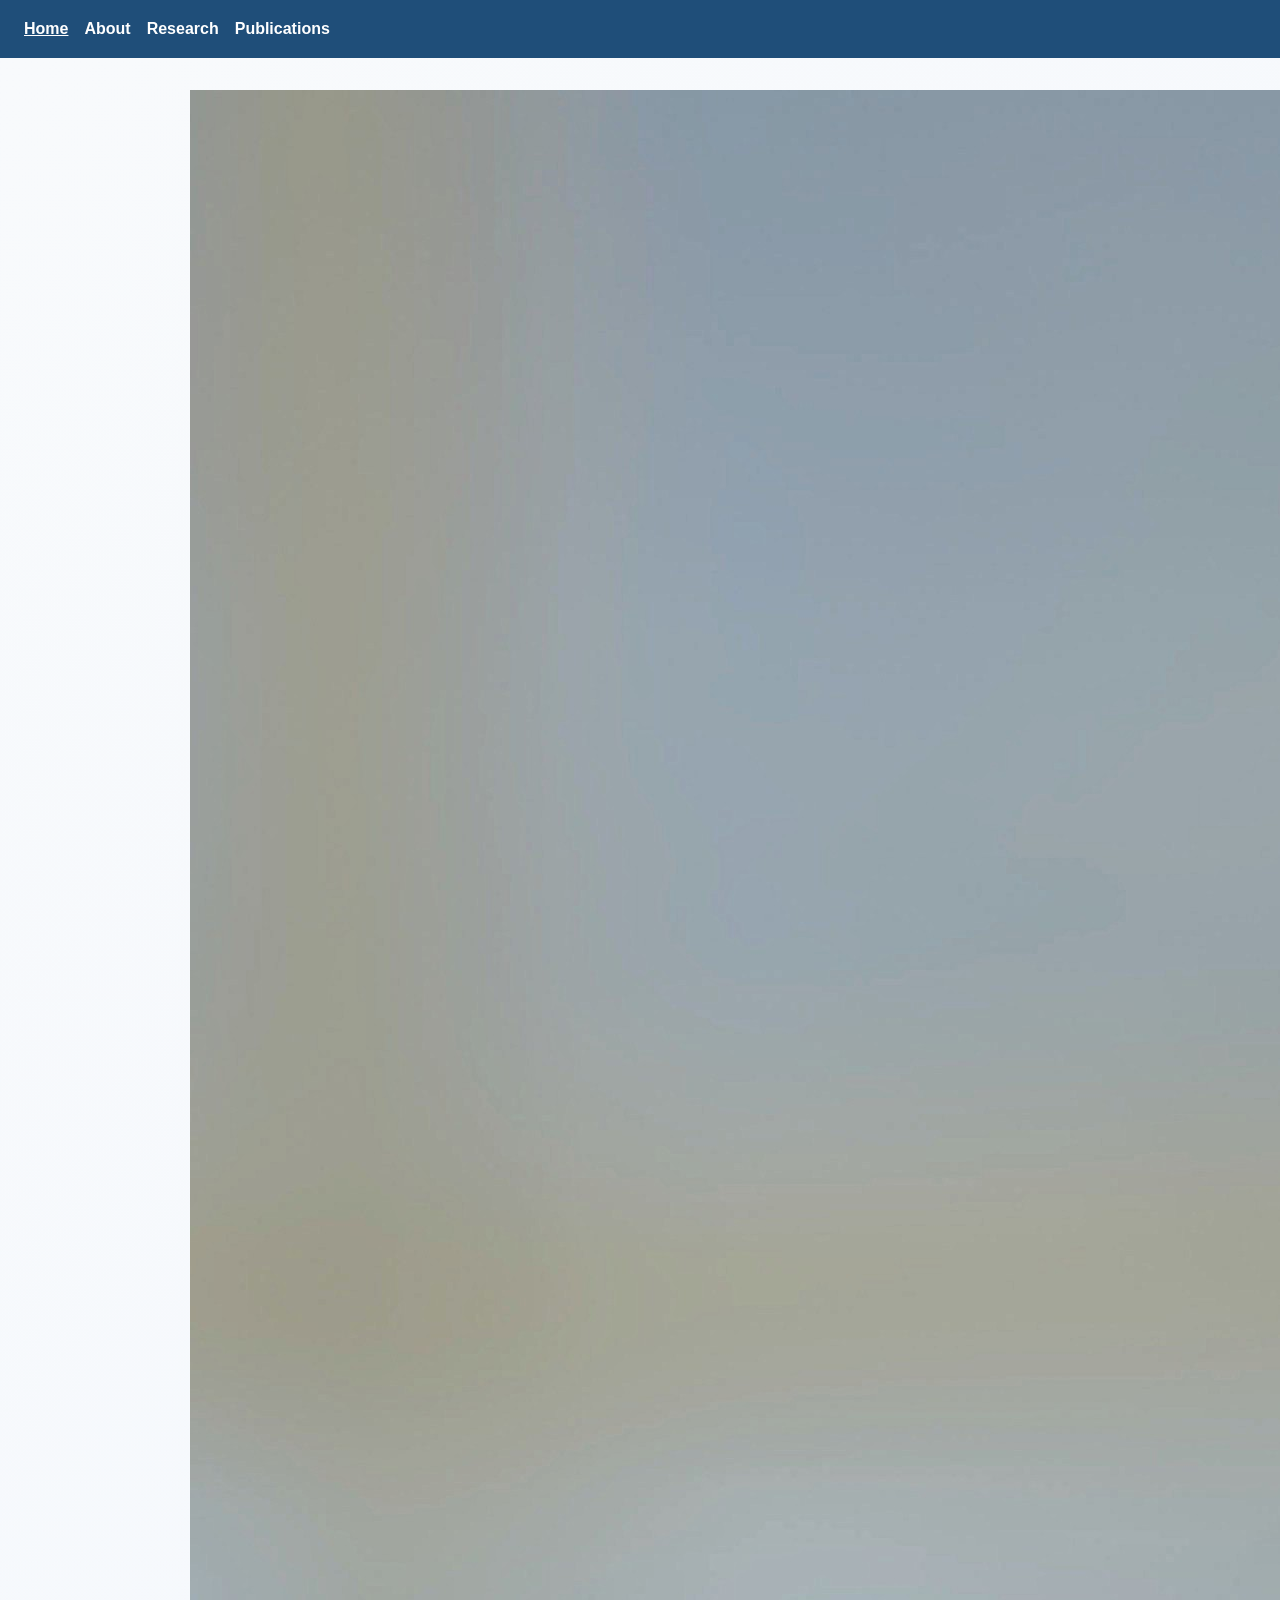
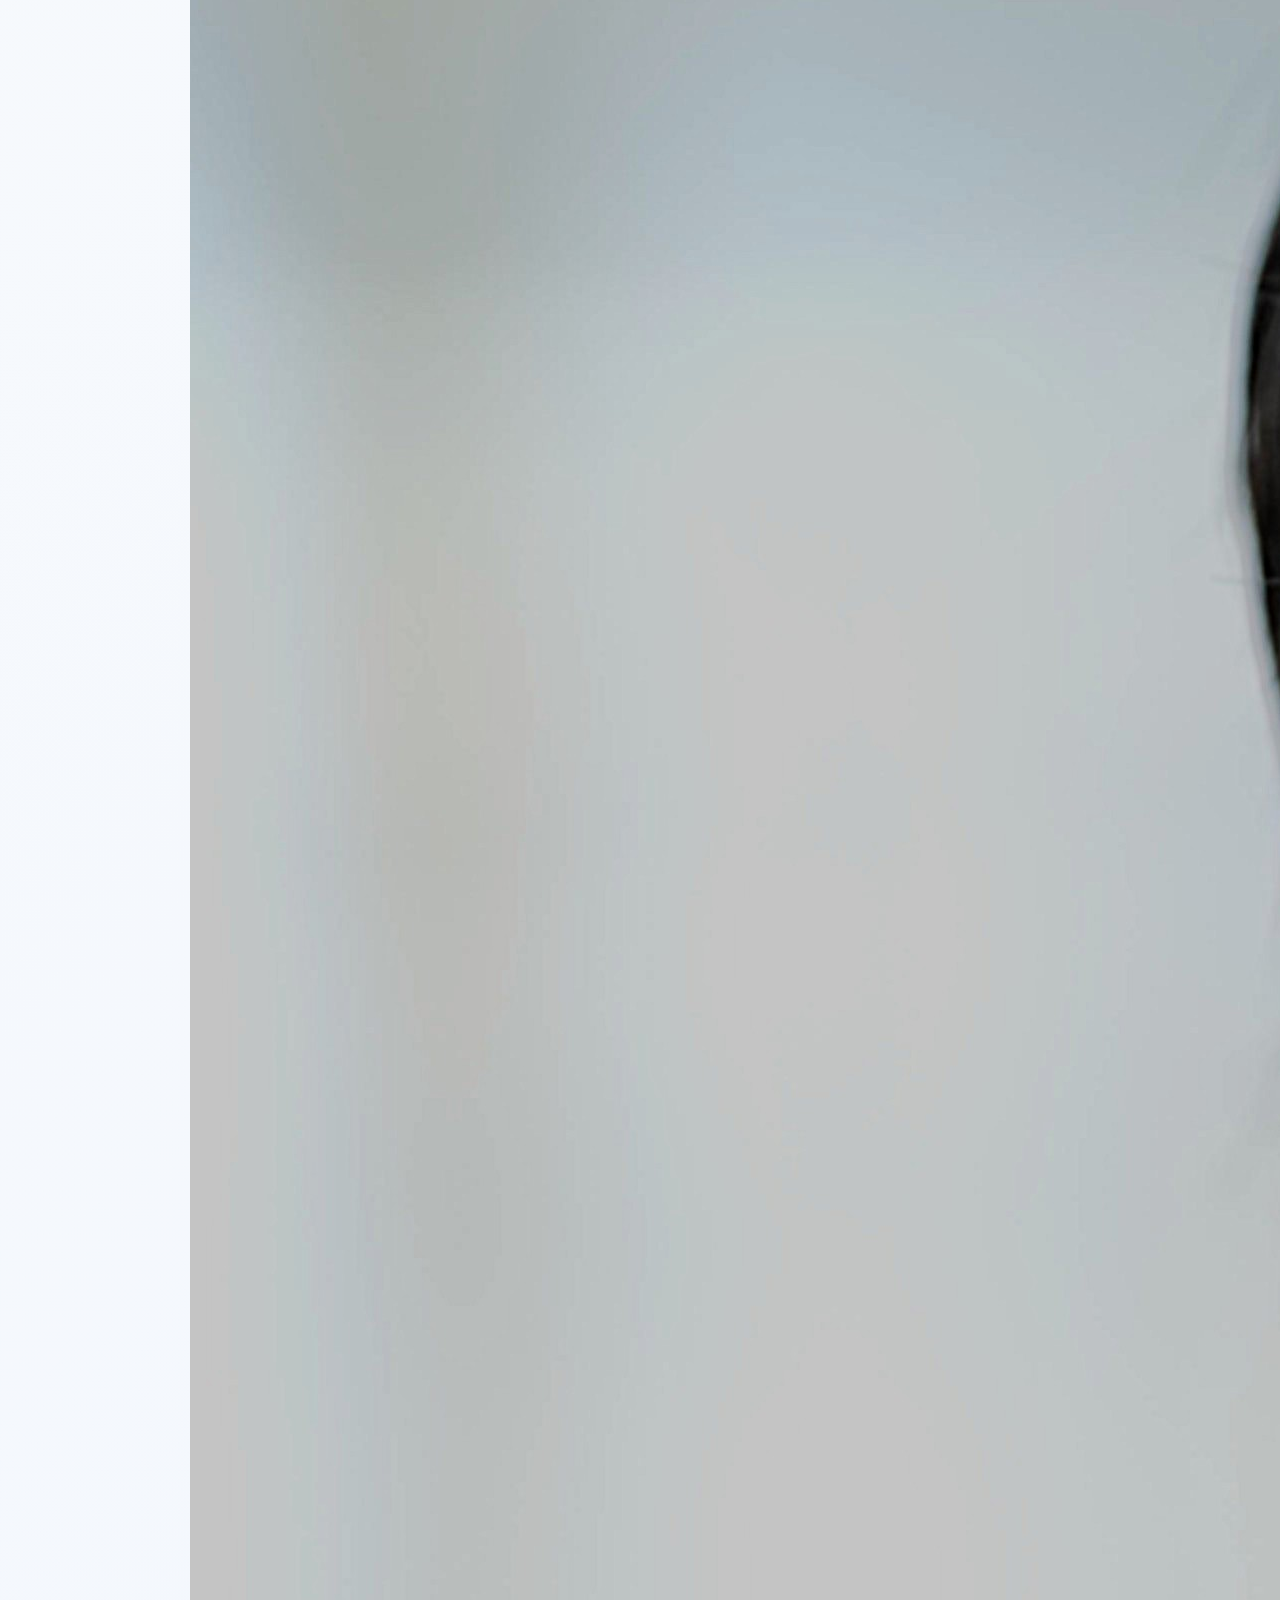
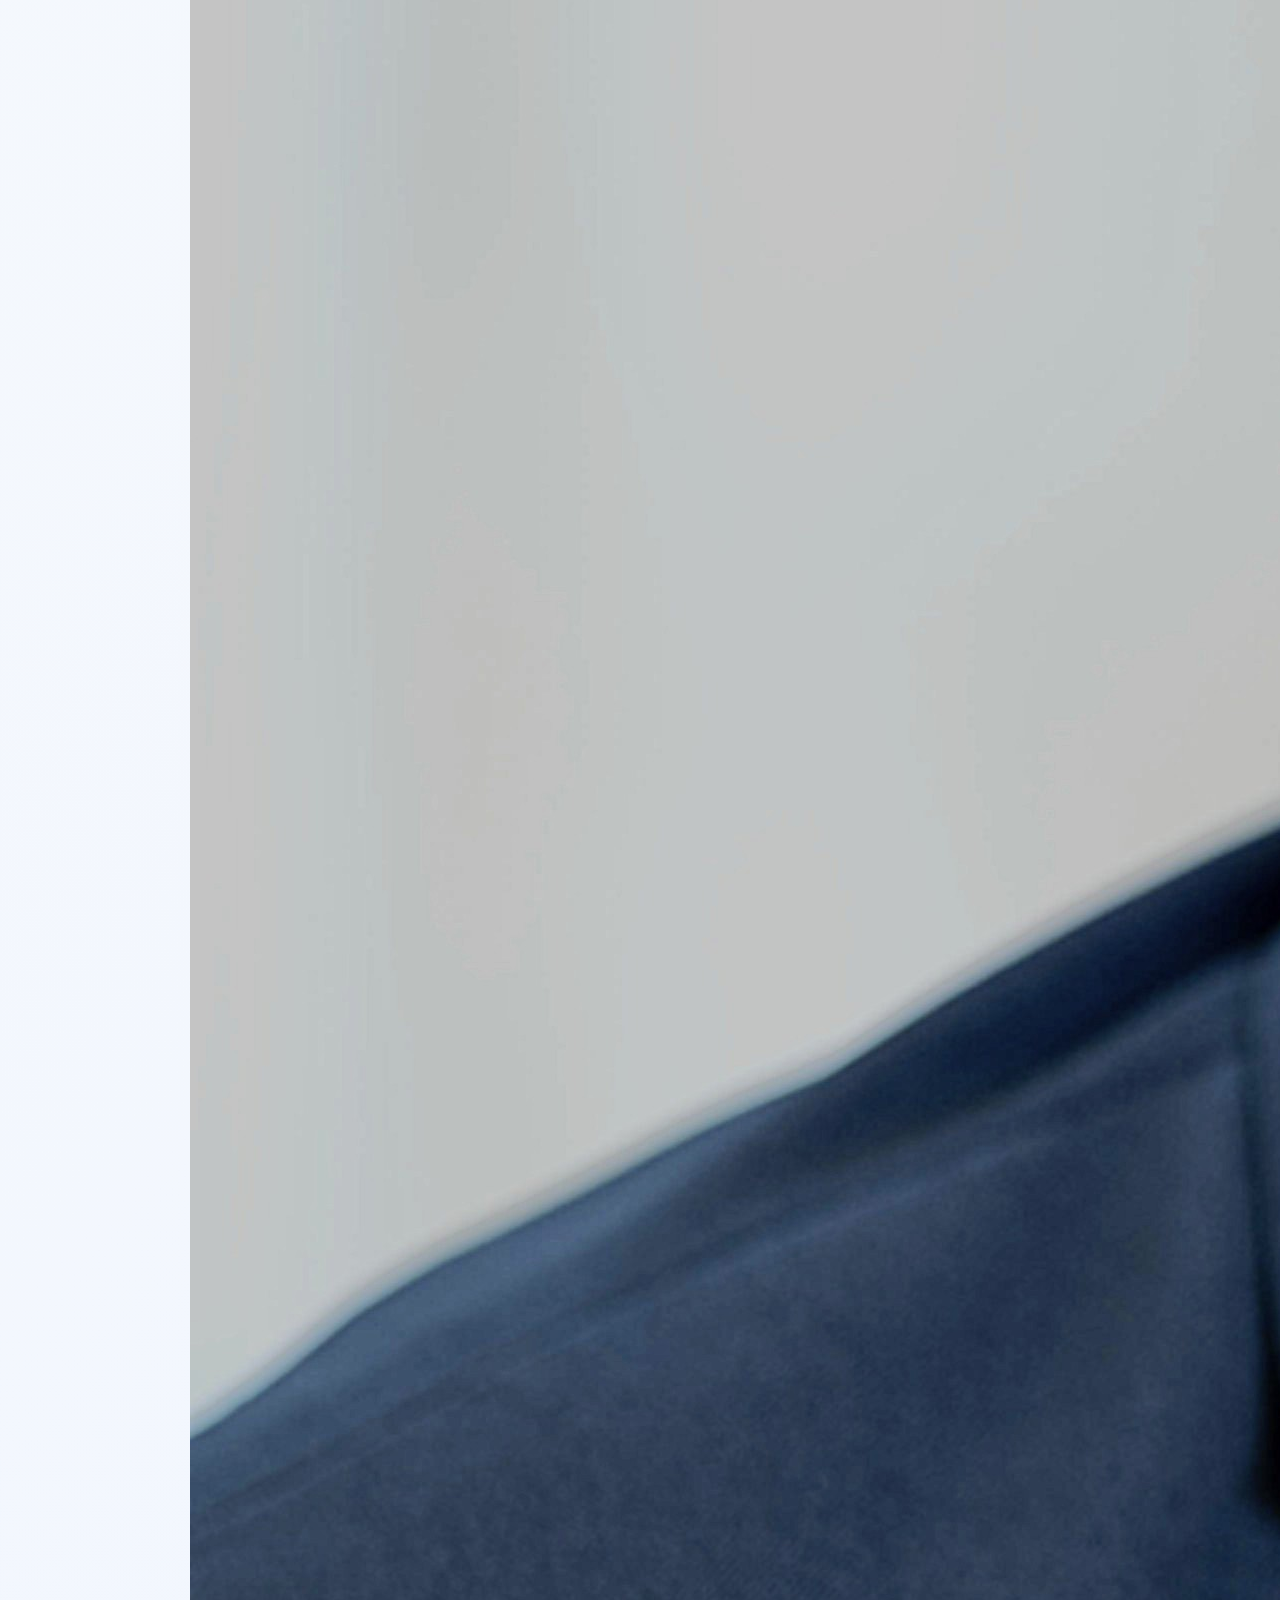
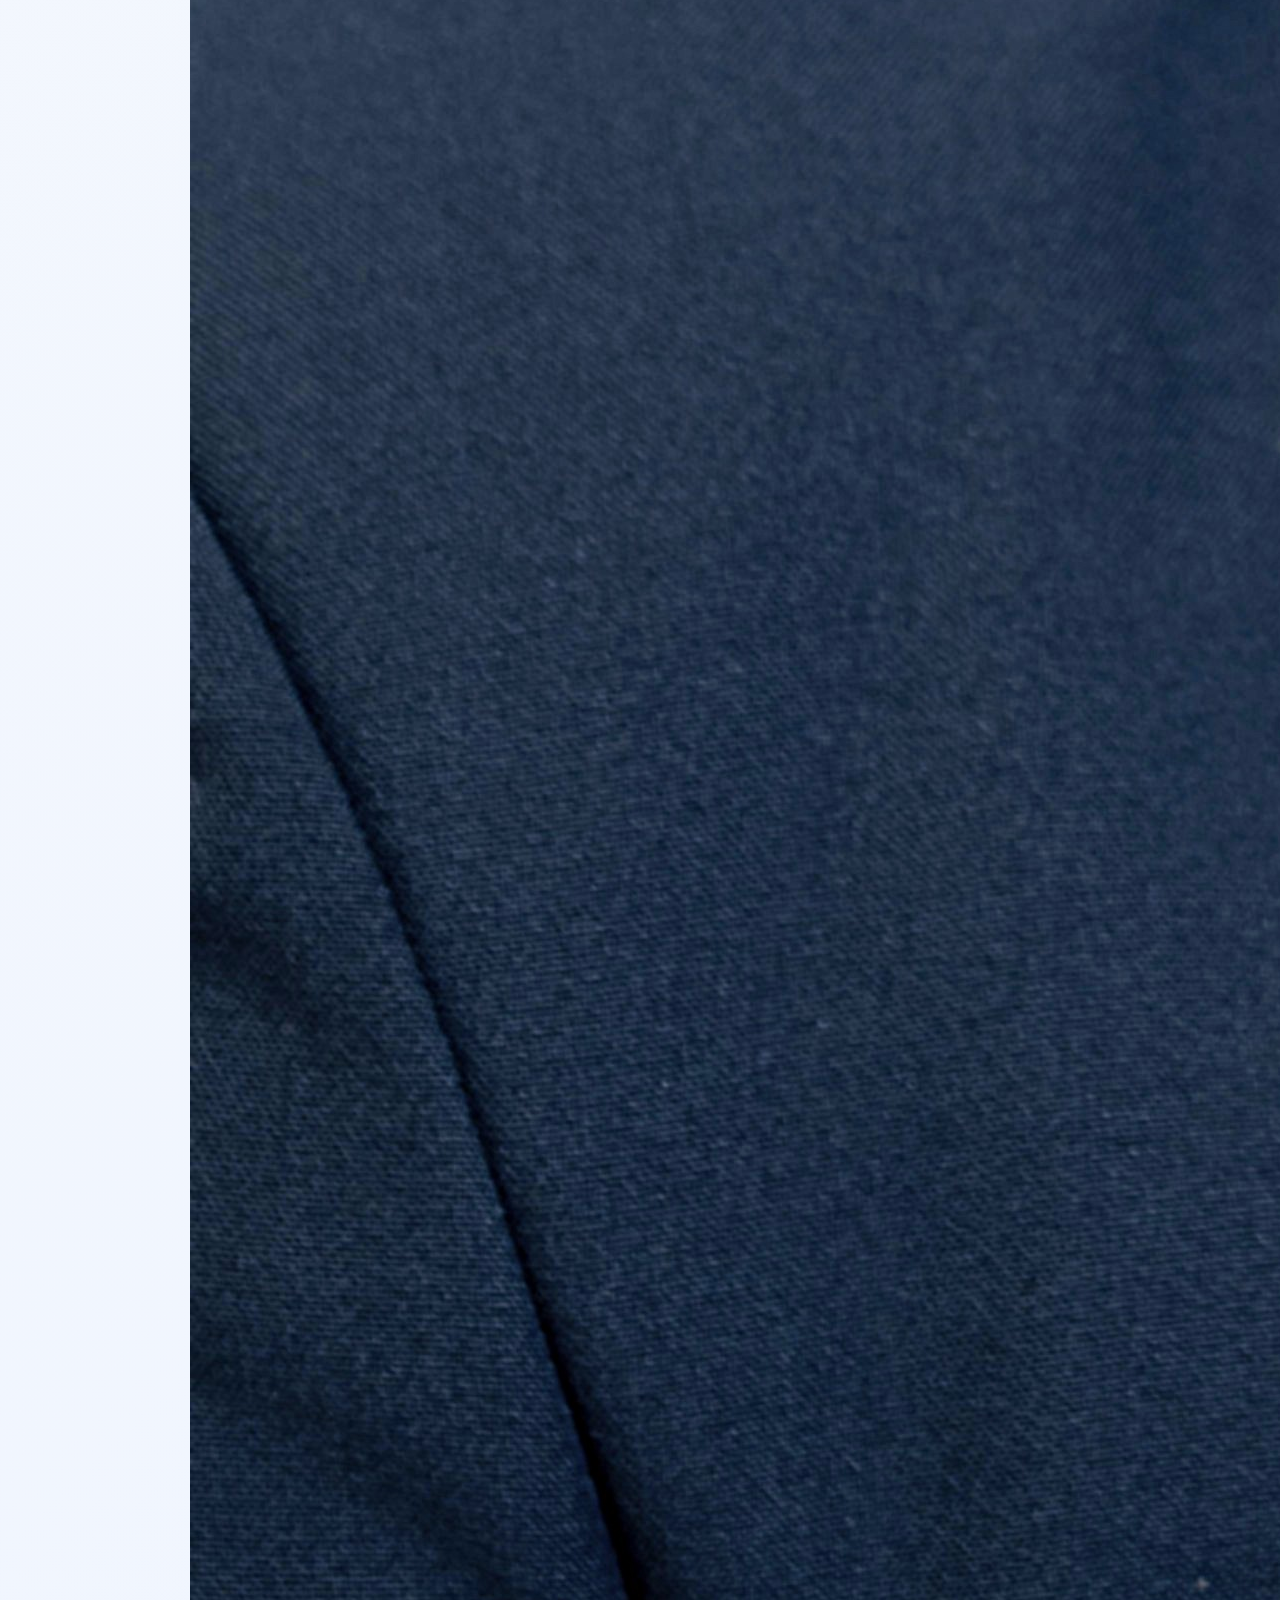
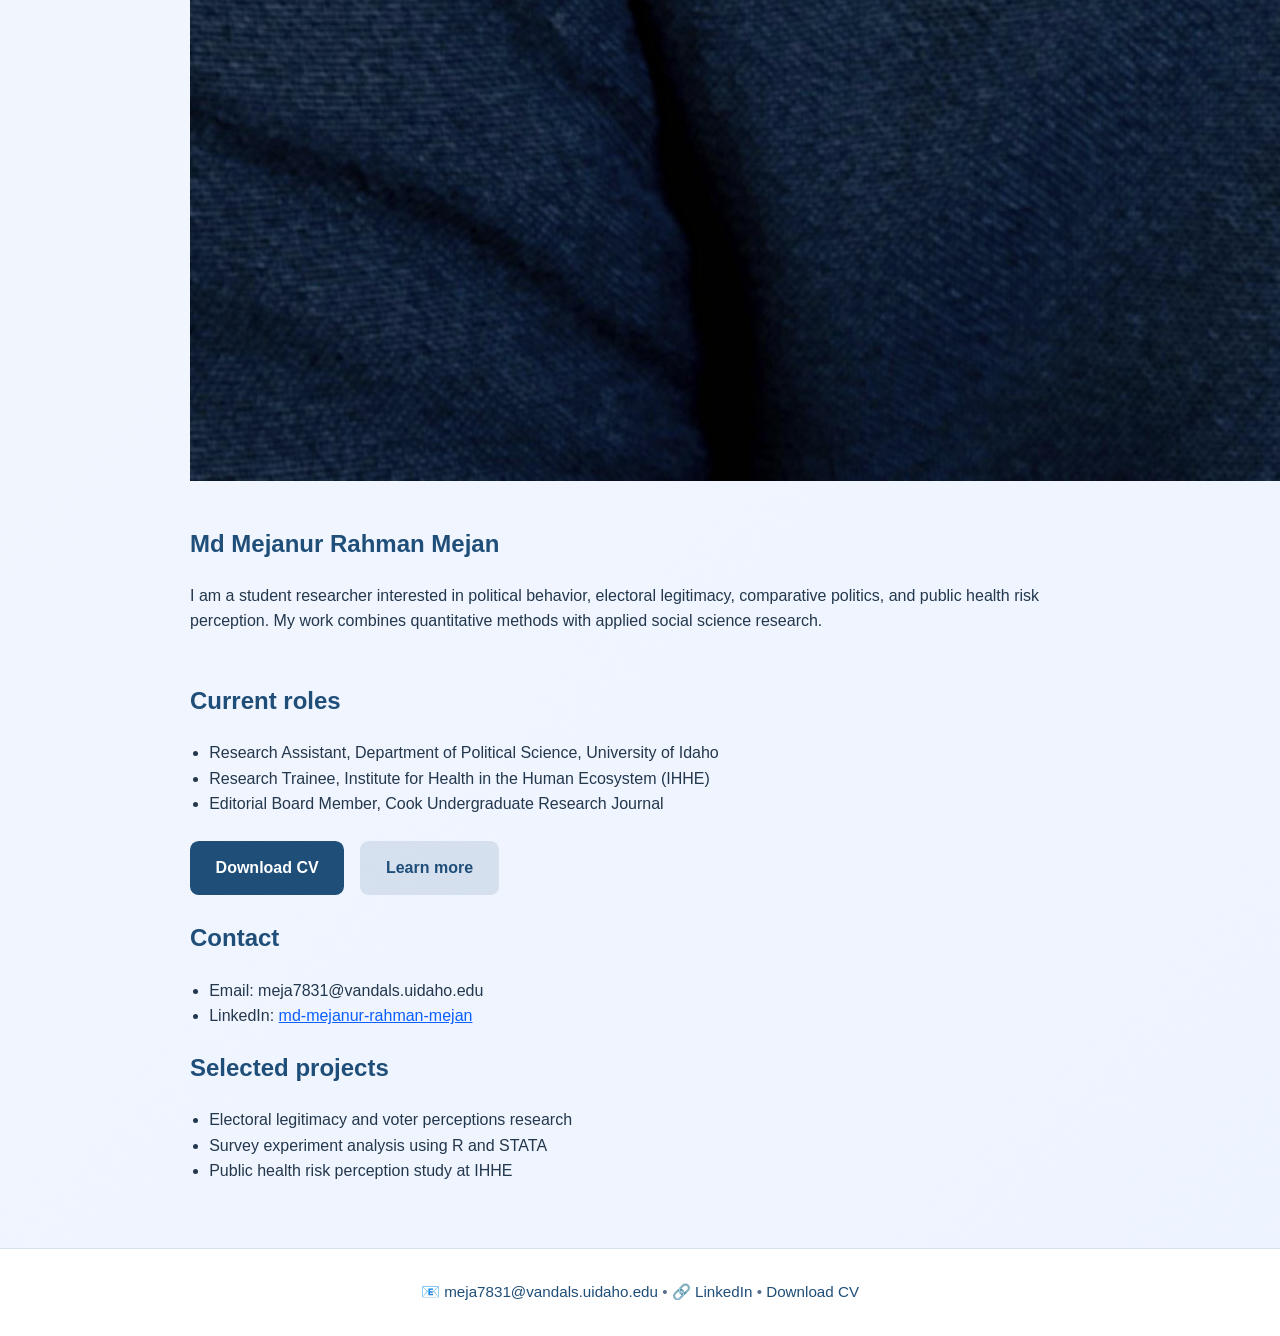
==== index.html @ 259ba8b7 "Modify index.html with new profile image Updated profile image and HTML structure." ====
<!doctype html>
<html lang="en">
  <head>
    <meta charset="utf-8">
    <meta name="viewport" content="width=device-width, initial-scale=1">
    <title>Md Mejanur Rahman Mejan</title>
    <link rel="stylesheet" href="style.css">
  </head>
  <body>
    <nav class="topnav">
      <a href="index.html" class="active">Home</a>
      <a href="about.html">About</a>
      <a href="research.html">Research</a>
      <a href="publications.html">Publications</a>
    </nav>

    <main>
      <section class="hero">
        <img src="Mejan picccc.jpg" alt="Md Mejanur Rahman Mejan" class="profile-photo">
        <div>
          <h1>Md Mejanur Rahman Mejan</h1>
          <p>I am a student researcher interested in political behavior, electoral legitimacy, comparative politics, and public health risk perception. My work combines quantitative methods with applied social science research.</p>
        </div>
      </section>

      <h2>Current roles</h2>
      <ul>
        <li>Research Assistant, Department of Political Science, University of Idaho</li>
        <li>Research Trainee, Institute for Health in the Human Ecosystem (IHHE)</li>
        <li>Editorial Board Member, Cook Undergraduate Research Journal</li>
      </ul>

      <div class="cta-row">
        <a class="button" href="Mejan_CV.pdf" target="_blank">Download CV</a>
        <a class="button button-secondary" href="about.html">Learn more</a>
      </div>

      <h2>Contact</h2>
      <ul>
        <li>Email: meja7831@vandals.uidaho.edu</li>
        <li>LinkedIn: <a href="https://www.linkedin.com/in/md-mejanur-rahman-mejan-389b5421b">md-mejanur-rahman-mejan</a></li>
      </ul>

      <section class="projects">
        <h2>Selected projects</h2>
        <ul>
          <li>Electoral legitimacy and voter perceptions research</li>
          <li>Survey experiment analysis using R and STATA</li>
          <li>Public health risk perception study at IHHE</li>
        </ul>
      </section>
    </main>
    <footer>
      <p>📧 <a href="mailto:meja7831@vandals.uidaho.edu">meja7831@vandals.uidaho.edu</a> • 🔗 <a href="https://www.linkedin.com/in/md-mejanur-rahman-mejan-389b5421b">LinkedIn</a> • <a href="Mejan_CV.pdf" target="_blank">Download CV</a></p>
    </footer>
  </body>
</html>
---- style.css ----
body {
  font-family: Arial, sans-serif;
  line-height: 1.6;
  margin: 0;
  padding: 0;
  color: #23374d;
  background: linear-gradient(135deg, #f8fafc, #eef4ff);
}

nav.topnav {
  background: #1f4e79;
  padding: 1rem 1.5rem;
  display: flex;
  gap: 1rem;
}

nav.topnav a {
  color: white;
  text-decoration: none;
  font-weight: 600;
}

nav.topnav a.active {
  text-decoration: underline;
}

main {
  max-width: 900px;
  margin: 0 auto;
  padding: 2rem 1.5rem 3rem;
}

.hero {
  display: flex;
  flex-wrap: wrap;
  gap: 1.5rem;
  align-items: center;
  margin-bottom: 2rem;
}

.Mejan picccc-photo {
  width: 180px;
  height: 180px;
  object-fit: cover;
  border-radius: 50%;
  border: 4px solid #ffffff;
  box-shadow: 0 8px 20px rgba(0, 0, 0, 0.12);
}

h1, h2, h3 {
  color: #1f4e79;
}

.cta-row {
  display: flex;
  flex-wrap: wrap;
  gap: 1rem;
  margin: 1.5rem 0;
}

.button {
  display: inline-block;
  padding: 0.9rem 1.6rem;
  background: #1f4e79;
  color: white;
  border-radius: 0.55rem;
  text-decoration: none;
  font-weight: 700;
}

.button-secondary {
  background: rgba(31, 78, 121, 0.12);
  color: #1f4e79;
}

.projects ul,
main ul {
  padding-left: 1.2rem;
}

.contact-list {
  padding-left: 1.2rem;
}

footer {
  background: #ffffff;
  border-top: 1px solid #d7e1ec;
  padding: 1rem 1.5rem;
  text-align: center;
  font-size: 0.95rem;
  color: #5a6f8a;
}

footer a {
  color: #1f4e79;
  text-decoration: none;
}

footer a:hover {
  text-decoration: underline;
}

a {
  color: #0b5fff;
}

@media (max-width: 700px) {
  nav.topnav {
    flex-direction: column;
    align-items: flex-start;
    gap: 0.75rem;
  }

  main {
    padding: 1.5rem 1rem 2rem;
  }

  .hero {
    flex-direction: column;
    align-items: flex-start;
  }

  .Mejan picccc-photo {
    width: 140px;
    height: 140px;
  }

  .cta-row {
    flex-direction: column;
  }
}
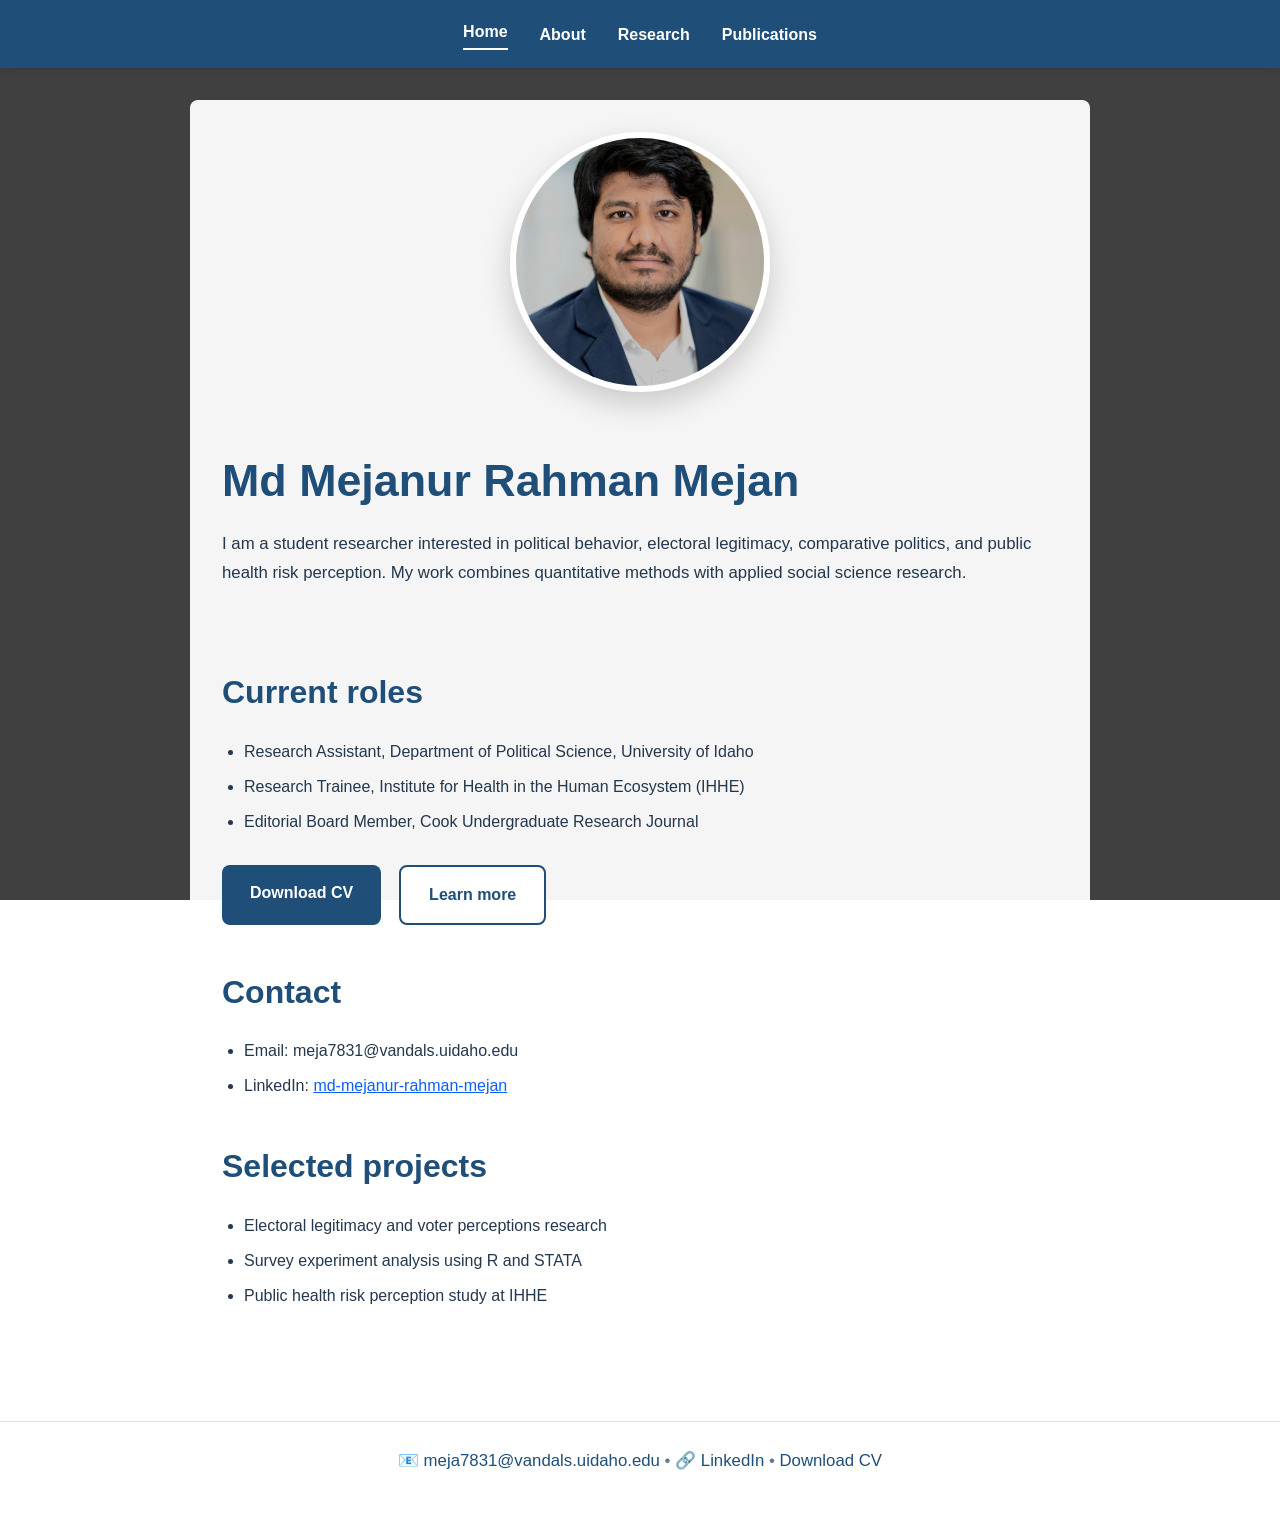
==== commit 77d70cda: "Enhance index.html with background and styles Added background image and styling to main content." ====
--- a/index.html
+++ b/index.html
@@ -5,6 +5,25 @@
     <meta name="viewport" content="width=device-width, initial-scale=1">
     <title>Md Mejanur Rahman Mejan</title>
     <link rel="stylesheet" href="style.css">
+    <style>
+      body {
+        background-image:
+          linear-gradient(rgba(0, 0, 0, 0.75), rgba(0, 0, 0, 0.75)),
+          url("background.jpg");
+        background-size: cover;
+        background-position: center;
+        background-attachment: fixed;
+        background-repeat: no-repeat;
+      }
+
+      main {
+        background-color: rgba(255, 255, 255, 0.95);
+        border-radius: 8px;
+        padding: 2rem;
+        margin: 2rem auto;
+        max-width: 900px;
+      }
+    </style>
   </head>
   <body>
     <nav class="topnav">
@@ -13,7 +32,6 @@
       <a href="research.html">Research</a>
       <a href="publications.html">Publications</a>
     </nav>
-
     <main>
       <section class="hero">
         <img src="Mejan picccc.jpg" alt="Md Mejanur Rahman Mejan" class="profile-photo">
@@ -22,25 +40,21 @@
           <p>I am a student researcher interested in political behavior, electoral legitimacy, comparative politics, and public health risk perception. My work combines quantitative methods with applied social science research.</p>
         </div>
       </section>
-
       <h2>Current roles</h2>
       <ul>
         <li>Research Assistant, Department of Political Science, University of Idaho</li>
         <li>Research Trainee, Institute for Health in the Human Ecosystem (IHHE)</li>
         <li>Editorial Board Member, Cook Undergraduate Research Journal</li>
       </ul>
-
       <div class="cta-row">
         <a class="button" href="Mejan_CV.pdf" target="_blank">Download CV</a>
         <a class="button button-secondary" href="about.html">Learn more</a>
       </div>
-
       <h2>Contact</h2>
       <ul>
         <li>Email: meja7831@vandals.uidaho.edu</li>
         <li>LinkedIn: <a href="https://www.linkedin.com/in/md-mejanur-rahman-mejan-389b5421b">md-mejanur-rahman-mejan</a></li>
       </ul>
-
       <section class="projects">
         <h2>Selected projects</h2>
         <ul>
--- a/style.css
+++ b/style.css
@@ -1,94 +1,206 @@
-body {
-  font-family: Arial, sans-serif;
-  line-height: 1.6;
+/* ==========================================
+   Global Styles
+========================================== */
+
+* {
   margin: 0;
   padding: 0;
+  box-sizing: border-box;
+}
+
+body {
+  font-family: "Arial", "Helvetica", sans-serif;
+  line-height: 1.7;
   color: #23374d;
-  background: linear-gradient(135deg, #f8fafc, #eef4ff);
-}
+  background: linear-gradient(135deg, #f8fafc, #eef5ff);
+}
+
+/* ==========================================
+   Navigation
+========================================== */
 
 nav.topnav {
   background: #1f4e79;
-  padding: 1rem 1.5rem;
   display: flex;
-  gap: 1rem;
+  justify-content: center;
+  align-items: center;
+  gap: 2rem;
+  padding: 18px 30px;
+  box-shadow: 0 2px 8px rgba(0,0,0,0.12);
 }
 
 nav.topnav a {
   color: white;
   text-decoration: none;
+  font-size: 16px;
   font-weight: 600;
+  transition: color 0.3s ease;
+}
+
+nav.topnav a:hover {
+  color: #d6e9ff;
 }
 
 nav.topnav a.active {
-  text-decoration: underline;
-}
+  border-bottom: 2px solid white;
+  padding-bottom: 3px;
+}
+
+/* ==========================================
+   Main Layout
+========================================== */
 
 main {
-  max-width: 900px;
-  margin: 0 auto;
-  padding: 2rem 1.5rem 3rem;
-}
+  max-width: 1000px;
+  margin: auto;
+  padding: 60px 25px;
+}
+
+/* ==========================================
+   Hero Section
+========================================== */
 
 .hero {
   display: flex;
+  align-items: center;
+  justify-content: center;
+  gap: 50px;
   flex-wrap: wrap;
-  gap: 1.5rem;
-  align-items: center;
-  margin-bottom: 2rem;
-}
-
-.Mejan picccc-photo {
-  width: 180px;
-  height: 180px;
+  margin-bottom: 60px;
+}
+
+/* ==========================================
+   Profile Photo
+========================================== */
+
+.profile-photo {
+  width: 260px;
+  height: 260px;
   object-fit: cover;
   border-radius: 50%;
-  border: 4px solid #ffffff;
-  box-shadow: 0 8px 20px rgba(0, 0, 0, 0.12);
-}
-
-h1, h2, h3 {
-  color: #1f4e79;
-}
+  border: 6px solid white;
+  box-shadow: 0 12px 30px rgba(0,0,0,0.18);
+  transition: transform 0.3s ease;
+}
+
+.profile-photo:hover {
+  transform: scale(1.03);
+}
+
+/* ==========================================
+   Headings
+========================================== */
+
+h1 {
+  color: #1f4e79;
+  font-size: 2.8rem;
+  margin-bottom: 12px;
+}
+
+h2 {
+  color: #1f4e79;
+  font-size: 2rem;
+  margin-top: 40px;
+  margin-bottom: 18px;
+}
+
+h3 {
+  color: #1f4e79;
+  margin-bottom: 10px;
+}
+
+/* ==========================================
+   Paragraphs
+========================================== */
+
+p {
+  margin-bottom: 18px;
+  font-size: 1.05rem;
+}
+
+/* ==========================================
+   Buttons
+========================================== */
 
 .cta-row {
   display: flex;
+  gap: 18px;
   flex-wrap: wrap;
-  gap: 1rem;
-  margin: 1.5rem 0;
+  margin-top: 30px;
 }
 
 .button {
   display: inline-block;
-  padding: 0.9rem 1.6rem;
   background: #1f4e79;
   color: white;
-  border-radius: 0.55rem;
   text-decoration: none;
-  font-weight: 700;
+  padding: 14px 28px;
+  border-radius: 8px;
+  font-weight: 600;
+  transition: all 0.3s ease;
+}
+
+.button:hover {
+  background: #163b5a;
+  transform: translateY(-2px);
 }
 
 .button-secondary {
-  background: rgba(31, 78, 121, 0.12);
-  color: #1f4e79;
-}
-
-.projects ul,
-main ul {
-  padding-left: 1.2rem;
-}
+  background: white;
+  color: #1f4e79;
+  border: 2px solid #1f4e79;
+}
+
+.button-secondary:hover {
+  background: #1f4e79;
+  color: white;
+}
+
+/* ==========================================
+   Lists
+========================================== */
+
+ul {
+  padding-left: 22px;
+  margin-bottom: 20px;
+}
+
+li {
+  margin-bottom: 8px;
+}
+
+/* ==========================================
+   Links
+========================================== */
+
+a {
+  color: #0b5fff;
+}
+
+a:hover {
+  color: #003cb3;
+}
+
+/* ==========================================
+   Contact List
+========================================== */
 
 .contact-list {
-  padding-left: 1.2rem;
-}
+  padding-left: 20px;
+}
+
+/* ==========================================
+   Footer
+========================================== */
 
 footer {
-  background: #ffffff;
-  border-top: 1px solid #d7e1ec;
-  padding: 1rem 1.5rem;
+  margin-top: 60px;
+  background: white;
+  border-top: 1px solid #d9e3ee;
+  padding: 25px;
   text-align: center;
-  font-size: 0.95rem;
-  color: #5a6f8a;
+  color: #66788a;
+  font-size: 15px;
 }
 
 footer a {
@@ -100,32 +212,58 @@
   text-decoration: underline;
 }
 
-a {
-  color: #0b5fff;
-}
-
-@media (max-width: 700px) {
+/* ==========================================
+   Responsive Design
+========================================== */
+
+@media (max-width: 768px) {
+
   nav.topnav {
     flex-direction: column;
-    align-items: flex-start;
-    gap: 0.75rem;
-  }
-
-  main {
-    padding: 1.5rem 1rem 2rem;
+    gap: 15px;
+    padding: 20px;
   }
 
   .hero {
     flex-direction: column;
-    align-items: flex-start;
-  }
-
-  .Mejan picccc-photo {
-    width: 140px;
-    height: 140px;
+    text-align: center;
+  }
+
+  .profile-photo {
+    width: 200px;
+    height: 200px;
+  }
+
+  h1 {
+    font-size: 2.2rem;
+  }
+
+  h2 {
+    font-size: 1.7rem;
   }
 
   .cta-row {
-    flex-direction: column;
-  }
-}
+    justify-content: center;
+  }
+
+  main {
+    padding: 40px 20px;
+  }
+}
+
+@media (max-width: 480px) {
+
+  .profile-photo {
+    width: 170px;
+    height: 170px;
+  }
+
+  h1 {
+    font-size: 1.9rem;
+  }
+
+  .button {
+    width: 100%;
+    text-align: center;
+  }
+}
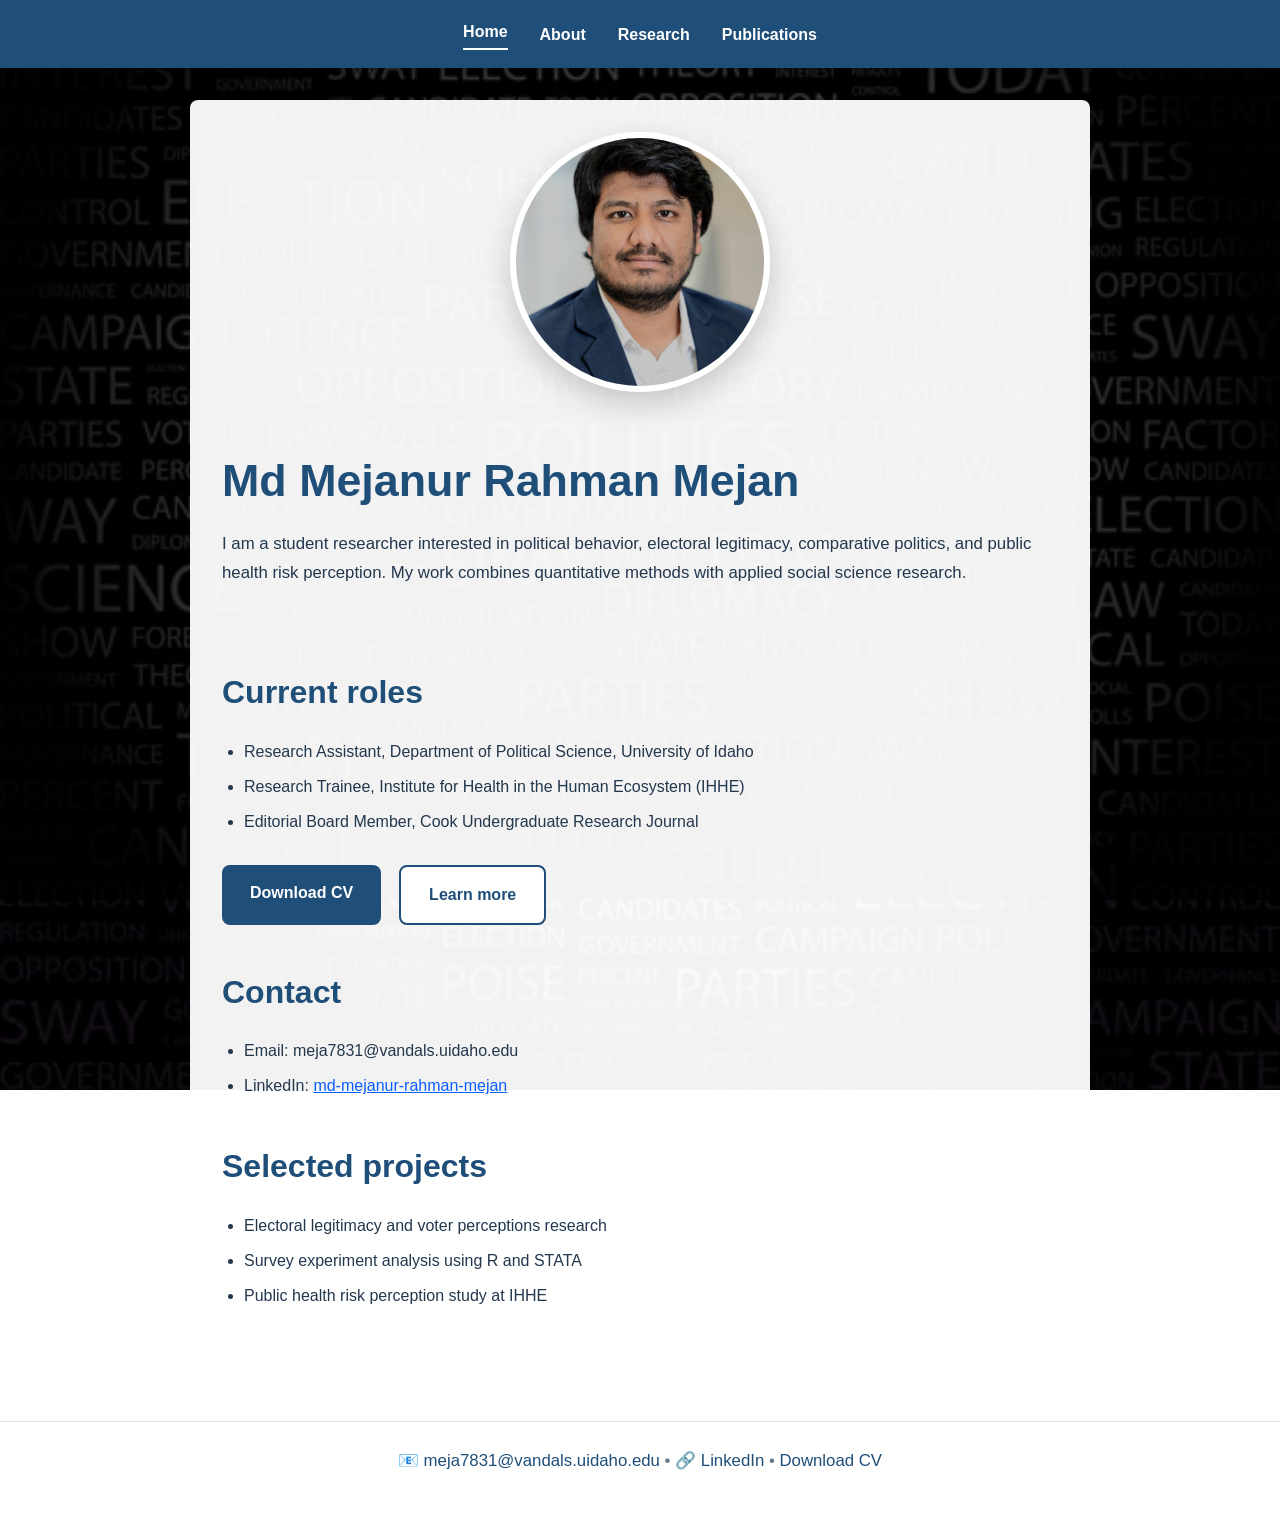
==== commit 2f4f500d: "Change background image format in index.html Updated background image from 'background.jpg' to 'back" ====
--- a/index.html
+++ b/index.html
@@ -9,7 +9,7 @@
       body {
         background-image:
           linear-gradient(rgba(0, 0, 0, 0.75), rgba(0, 0, 0, 0.75)),
-          url("background.jpg");
+          url("background.jpeg");
         background-size: cover;
         background-position: center;
         background-attachment: fixed;
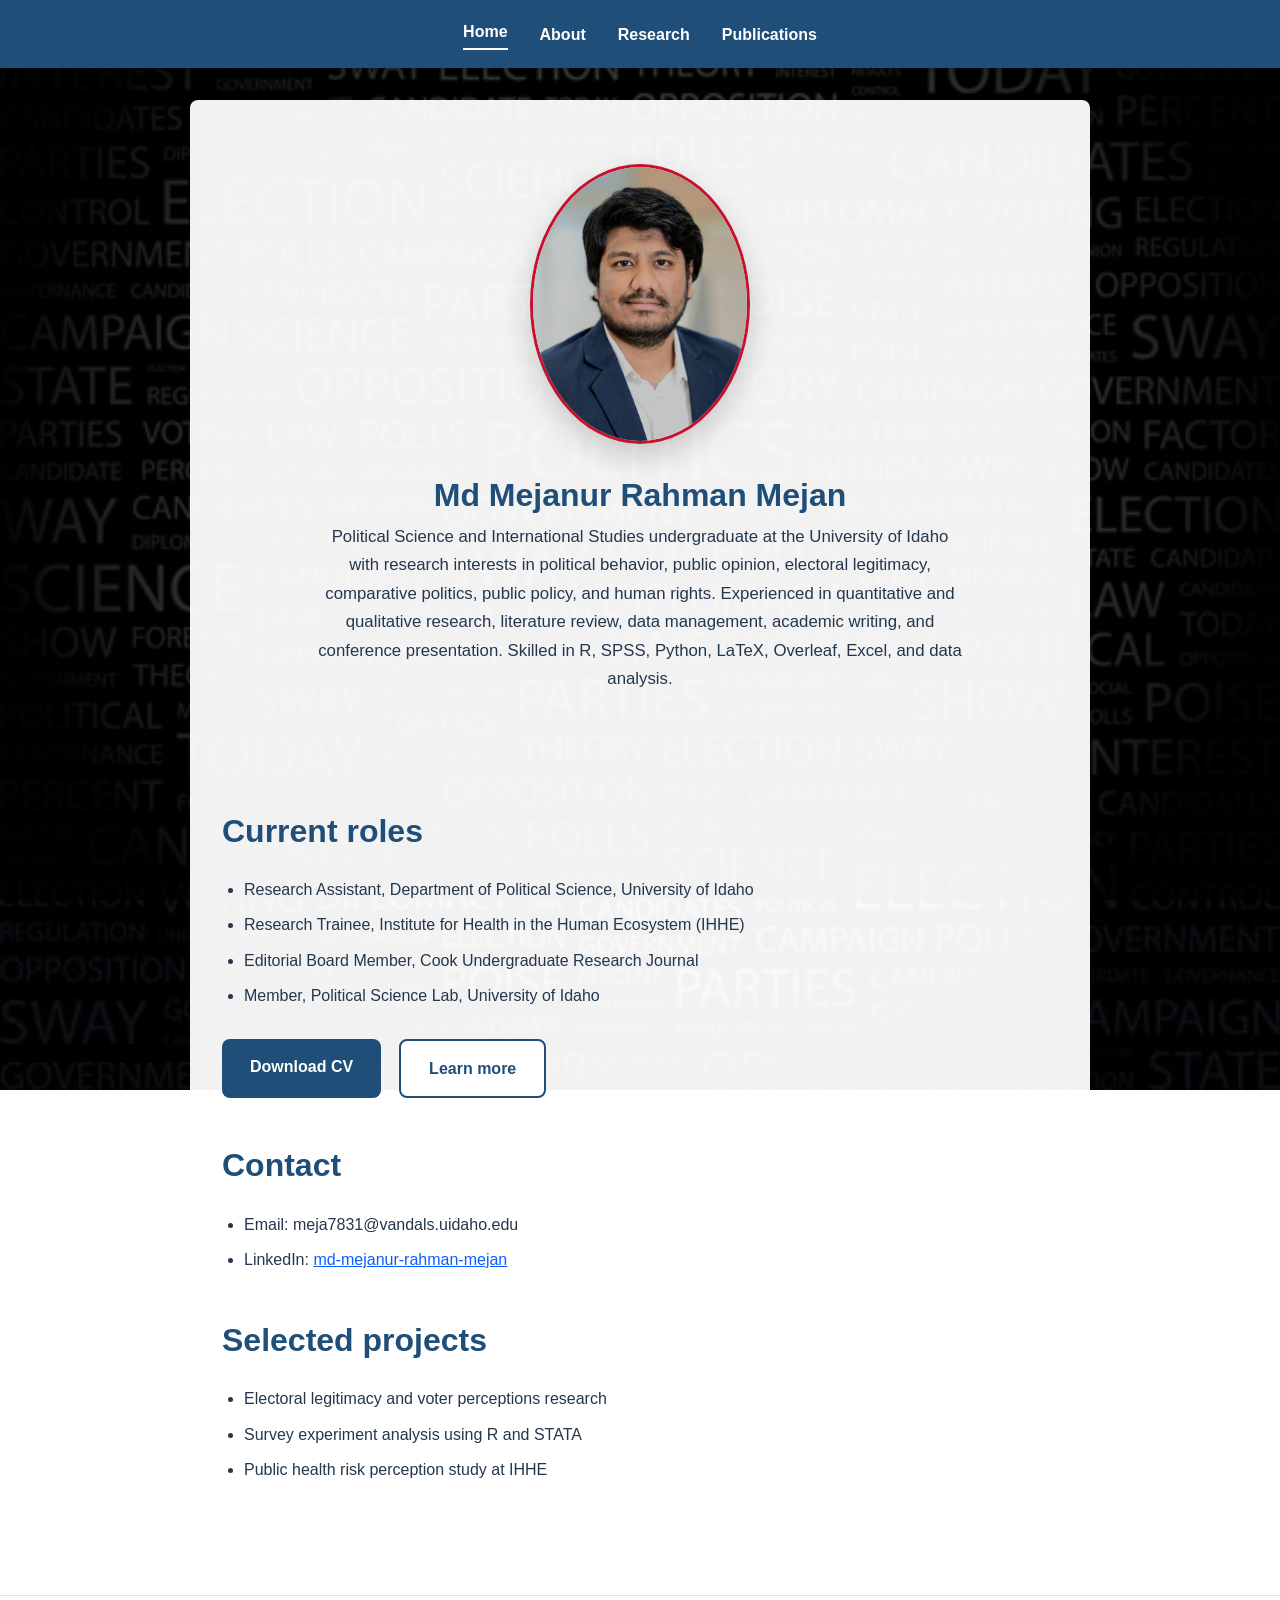
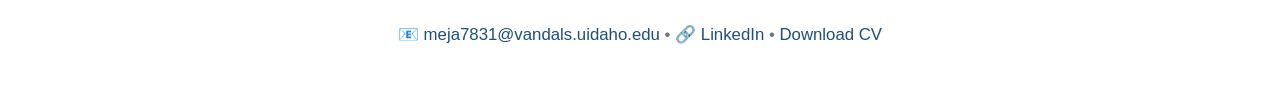
==== commit a7dfeb5d: "Revise index.html with updated content and styles Updated personal information and added new roles a" ====
--- a/index.html
+++ b/index.html
@@ -15,13 +15,36 @@
         background-attachment: fixed;
         background-repeat: no-repeat;
       }
-
       main {
         background-color: rgba(255, 255, 255, 0.95);
         border-radius: 8px;
         padding: 2rem;
         margin: 2rem auto;
         max-width: 900px;
+      }
+      .hero {
+        display: flex;
+        flex-direction: column;
+        align-items: center;
+        text-align: center;
+        gap: 1rem;
+        padding: 2rem 1rem;
+      }
+      .profile-photo {
+        width: 220px;
+        height: 280px;
+        object-fit: cover;
+        border-radius: 50%;
+        border: 3px solid #c8102e;
+      }
+      .hero h1 {
+        margin: 0.5rem 0 0;
+        font-size: 2rem;
+      }
+      .hero p {
+        max-width: 650px;
+        line-height: 1.7;
+        font-size: 1.05rem;
       }
     </style>
   </head>
@@ -37,7 +60,7 @@
         <img src="Mejan picccc.jpg" alt="Md Mejanur Rahman Mejan" class="profile-photo">
         <div>
           <h1>Md Mejanur Rahman Mejan</h1>
-          <p>I am a student researcher interested in political behavior, electoral legitimacy, comparative politics, and public health risk perception. My work combines quantitative methods with applied social science research.</p>
+          <p>Political Science and International Studies undergraduate at the University of Idaho with research interests in political behavior, public opinion, electoral legitimacy, comparative politics, public policy, and human rights. Experienced in quantitative and qualitative research, literature review, data management, academic writing, and conference presentation. Skilled in R, SPSS, Python, LaTeX, Overleaf, Excel, and data analysis.</p>
         </div>
       </section>
       <h2>Current roles</h2>
@@ -45,6 +68,7 @@
         <li>Research Assistant, Department of Political Science, University of Idaho</li>
         <li>Research Trainee, Institute for Health in the Human Ecosystem (IHHE)</li>
         <li>Editorial Board Member, Cook Undergraduate Research Journal</li>
+        <li>Member, Political Science Lab, University of Idaho</li>
       </ul>
       <div class="cta-row">
         <a class="button" href="Mejan_CV.pdf" target="_blank">Download CV</a>
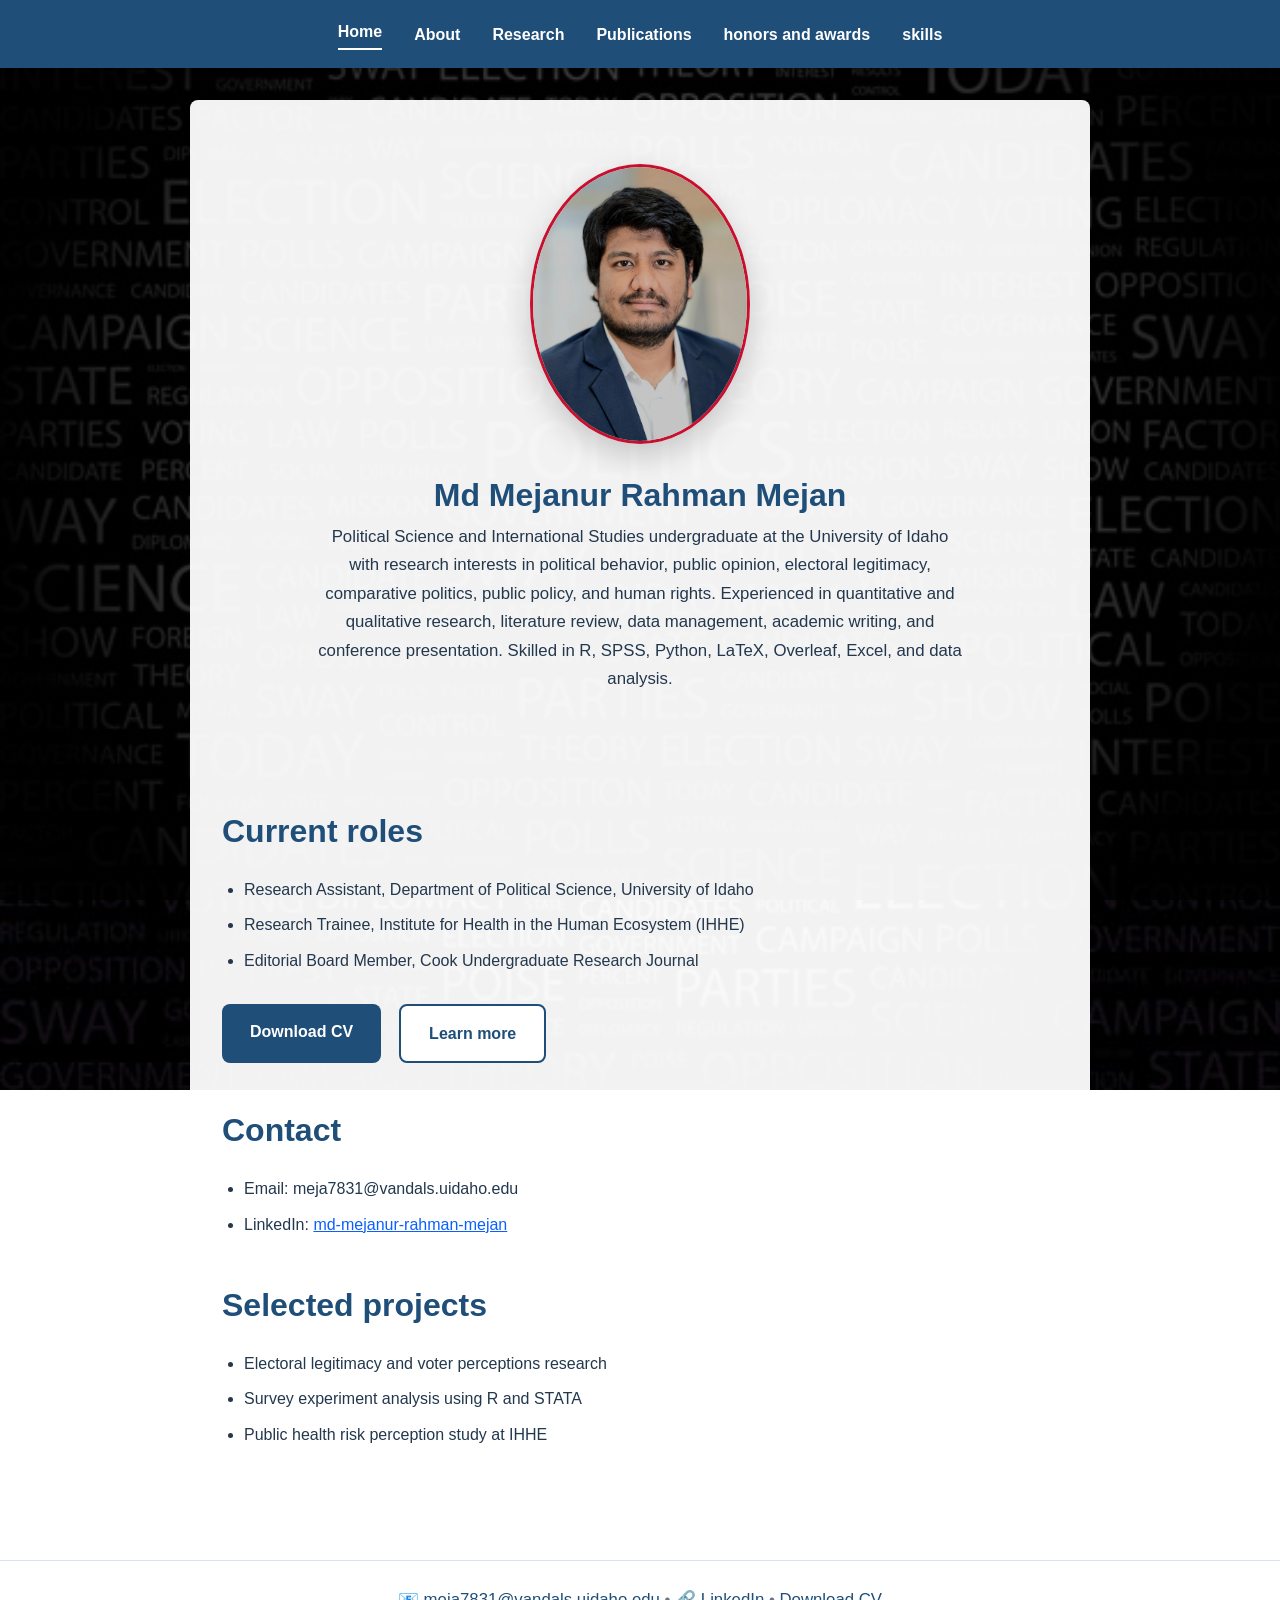
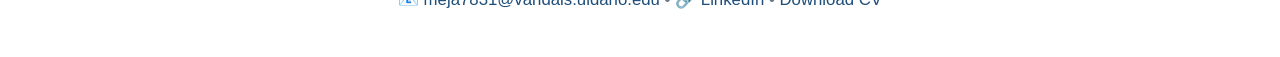
==== commit 2a8c6dc7: "Update navigation links in index.html Added links to honors and awards and skills pages in the navig" ====
--- a/index.html
+++ b/index.html
@@ -54,6 +54,8 @@
       <a href="about.html">About</a>
       <a href="research.html">Research</a>
       <a href="publications.html">Publications</a>
+       <a href="honors and awards.html">honors and awards</a>
+       <a href="skills.html">skills</a>
     </nav>
     <main>
       <section class="hero">
@@ -68,7 +70,6 @@
         <li>Research Assistant, Department of Political Science, University of Idaho</li>
         <li>Research Trainee, Institute for Health in the Human Ecosystem (IHHE)</li>
         <li>Editorial Board Member, Cook Undergraduate Research Journal</li>
-        <li>Member, Political Science Lab, University of Idaho</li>
       </ul>
       <div class="cta-row">
         <a class="button" href="Mejan_CV.pdf" target="_blank">Download CV</a>
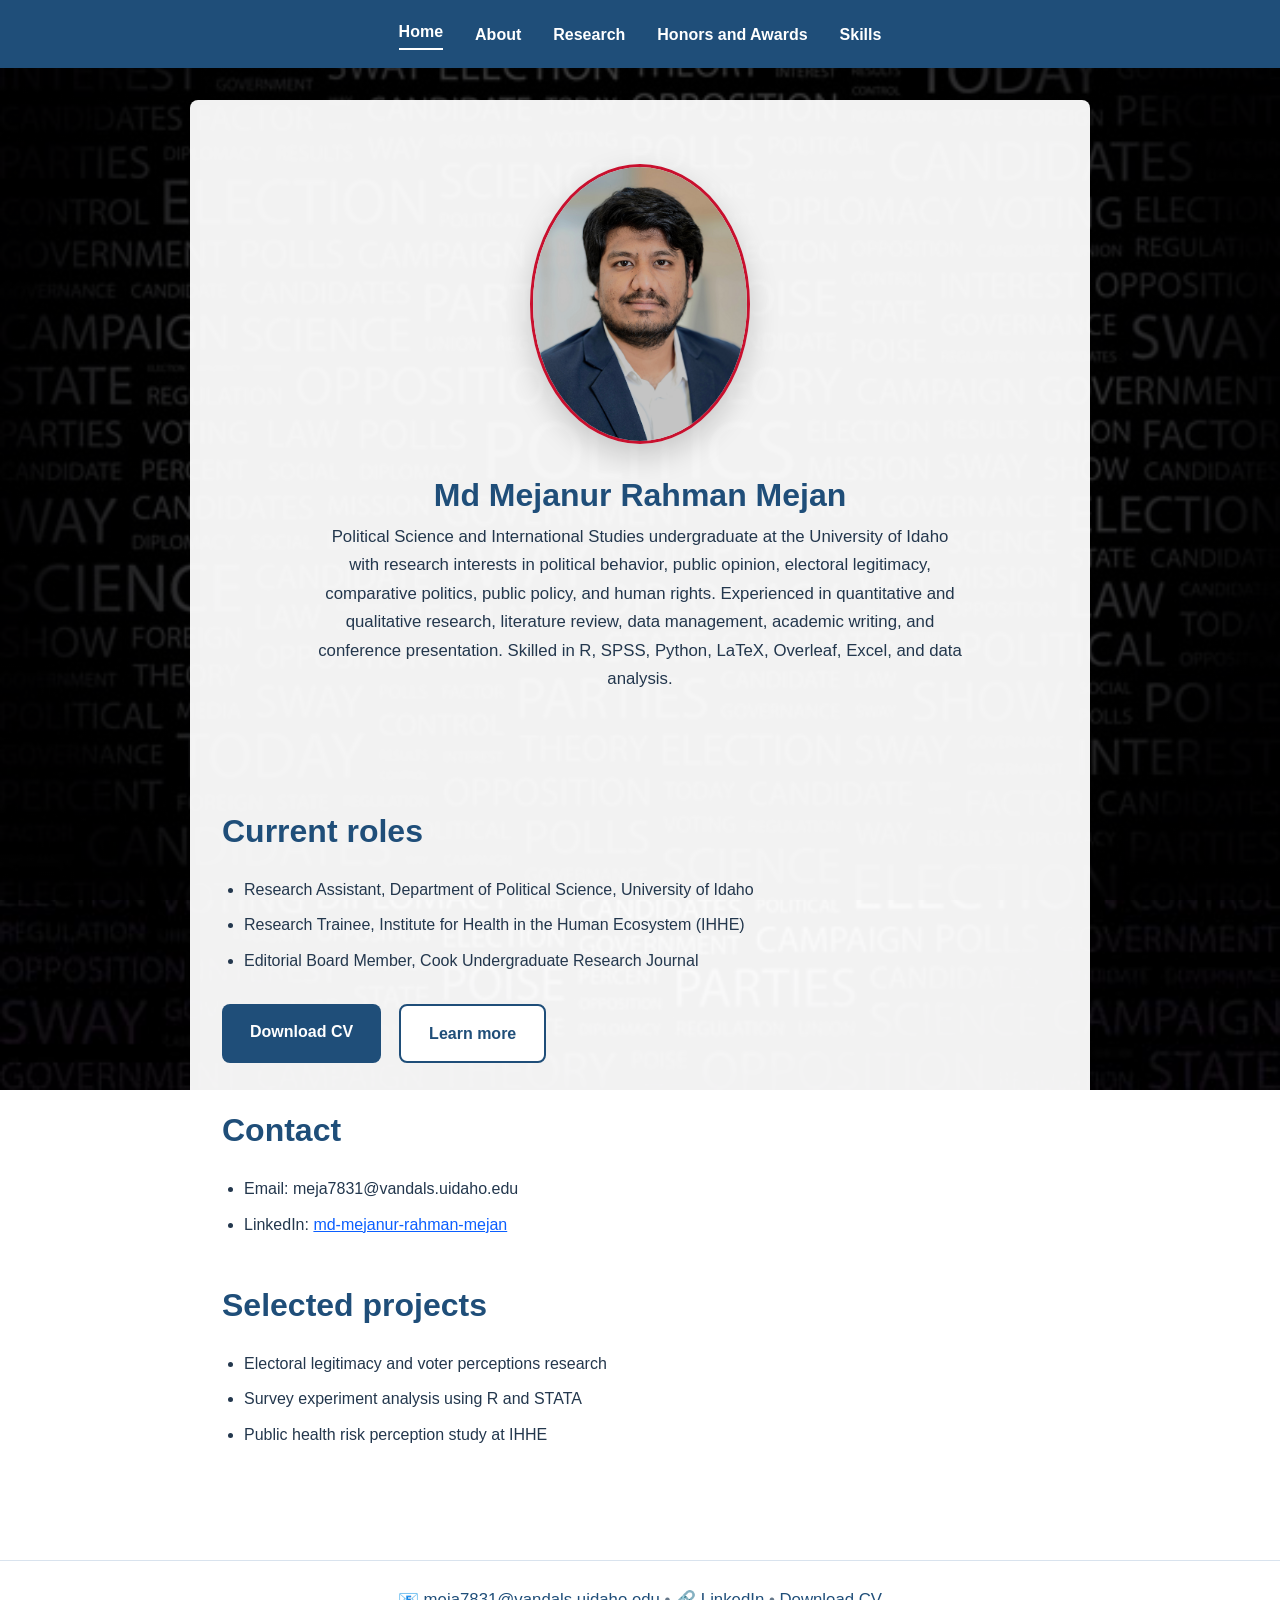
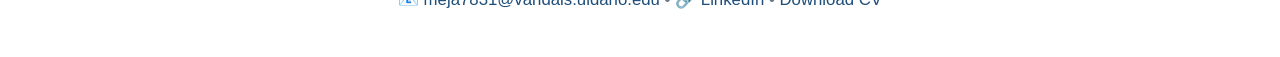
==== commit b0875341: "Fix HTML formatting and update navigation links" ====
--- a/index.html
+++ b/index.html
@@ -53,9 +53,8 @@
       <a href="index.html" class="active">Home</a>
       <a href="about.html">About</a>
       <a href="research.html">Research</a>
-      <a href="publications.html">Publications</a>
-       <a href="honors and awards.html">honors and awards</a>
-       <a href="skills.html">skills</a>
+       <a href="Honors and Awards.html">Honors and Awards</a>
+       <a href="Skills.html">Skills</a>
     </nav>
     <main>
       <section class="hero">
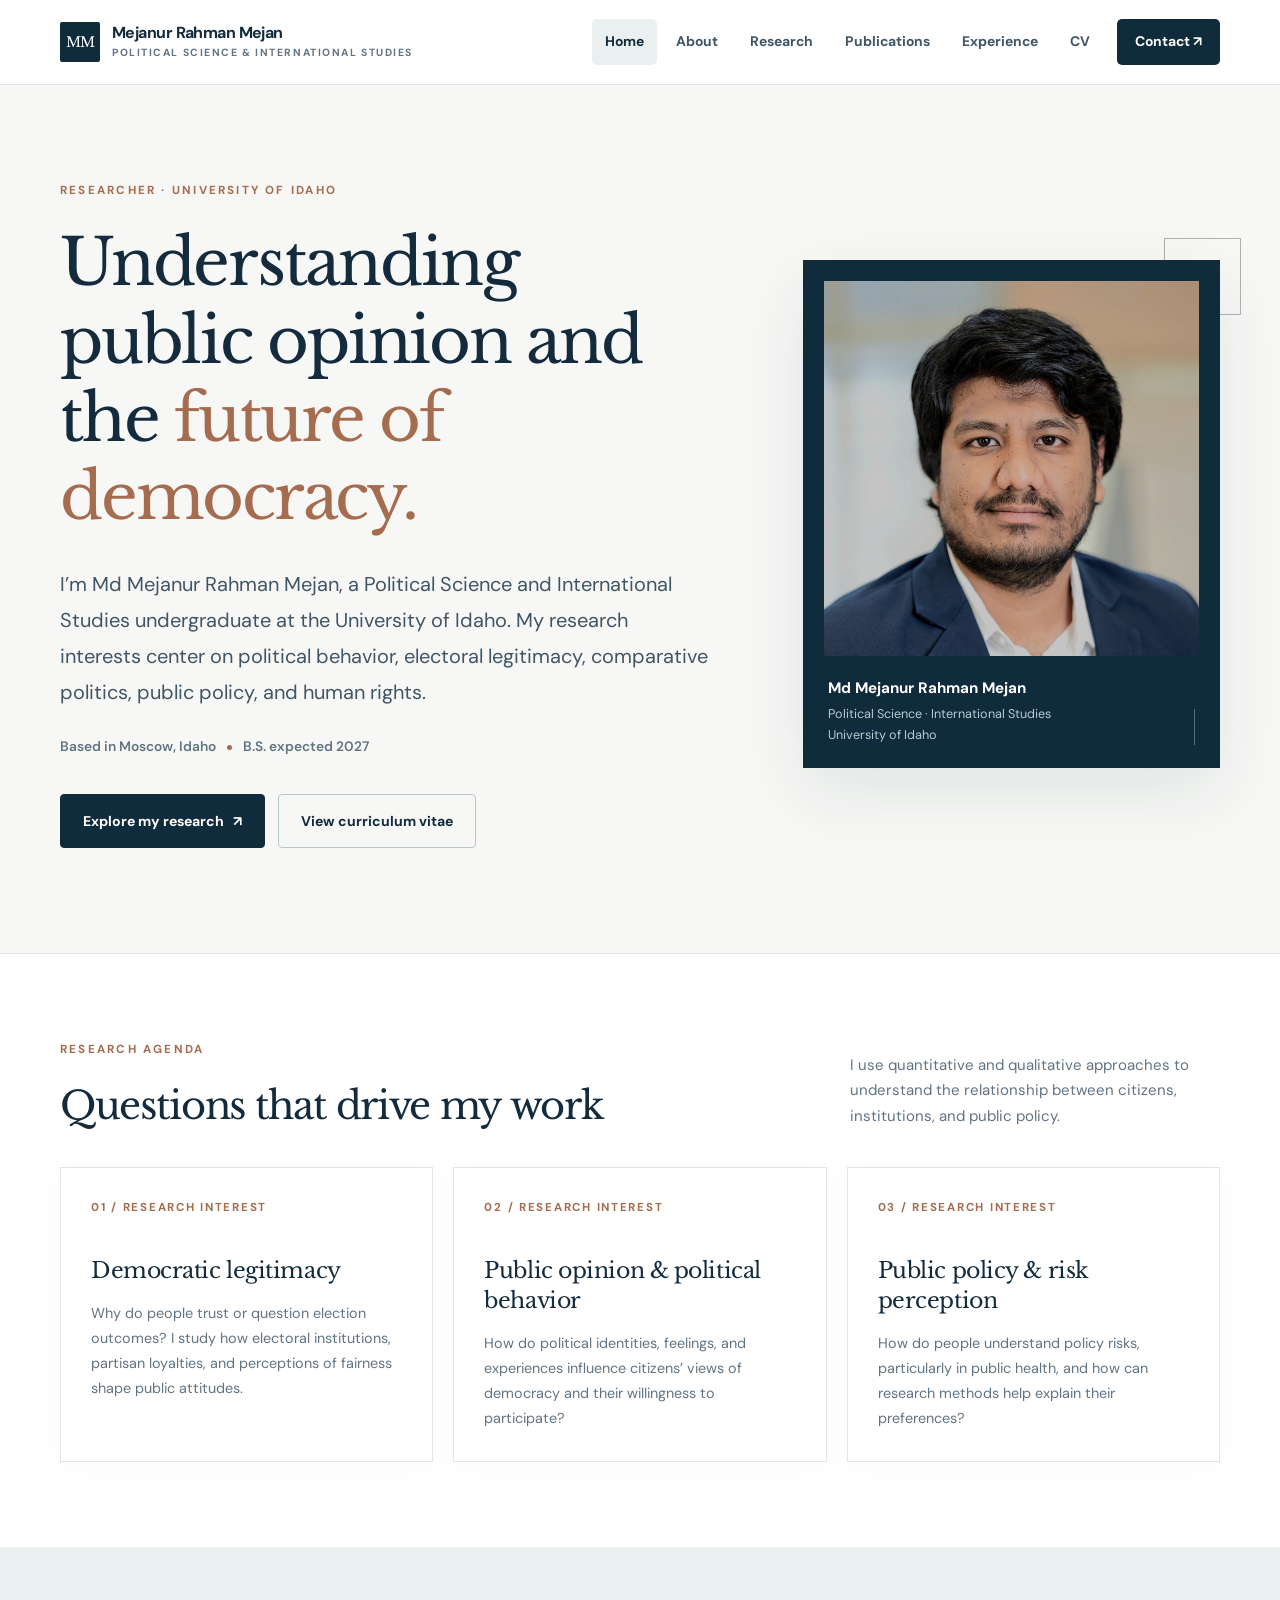
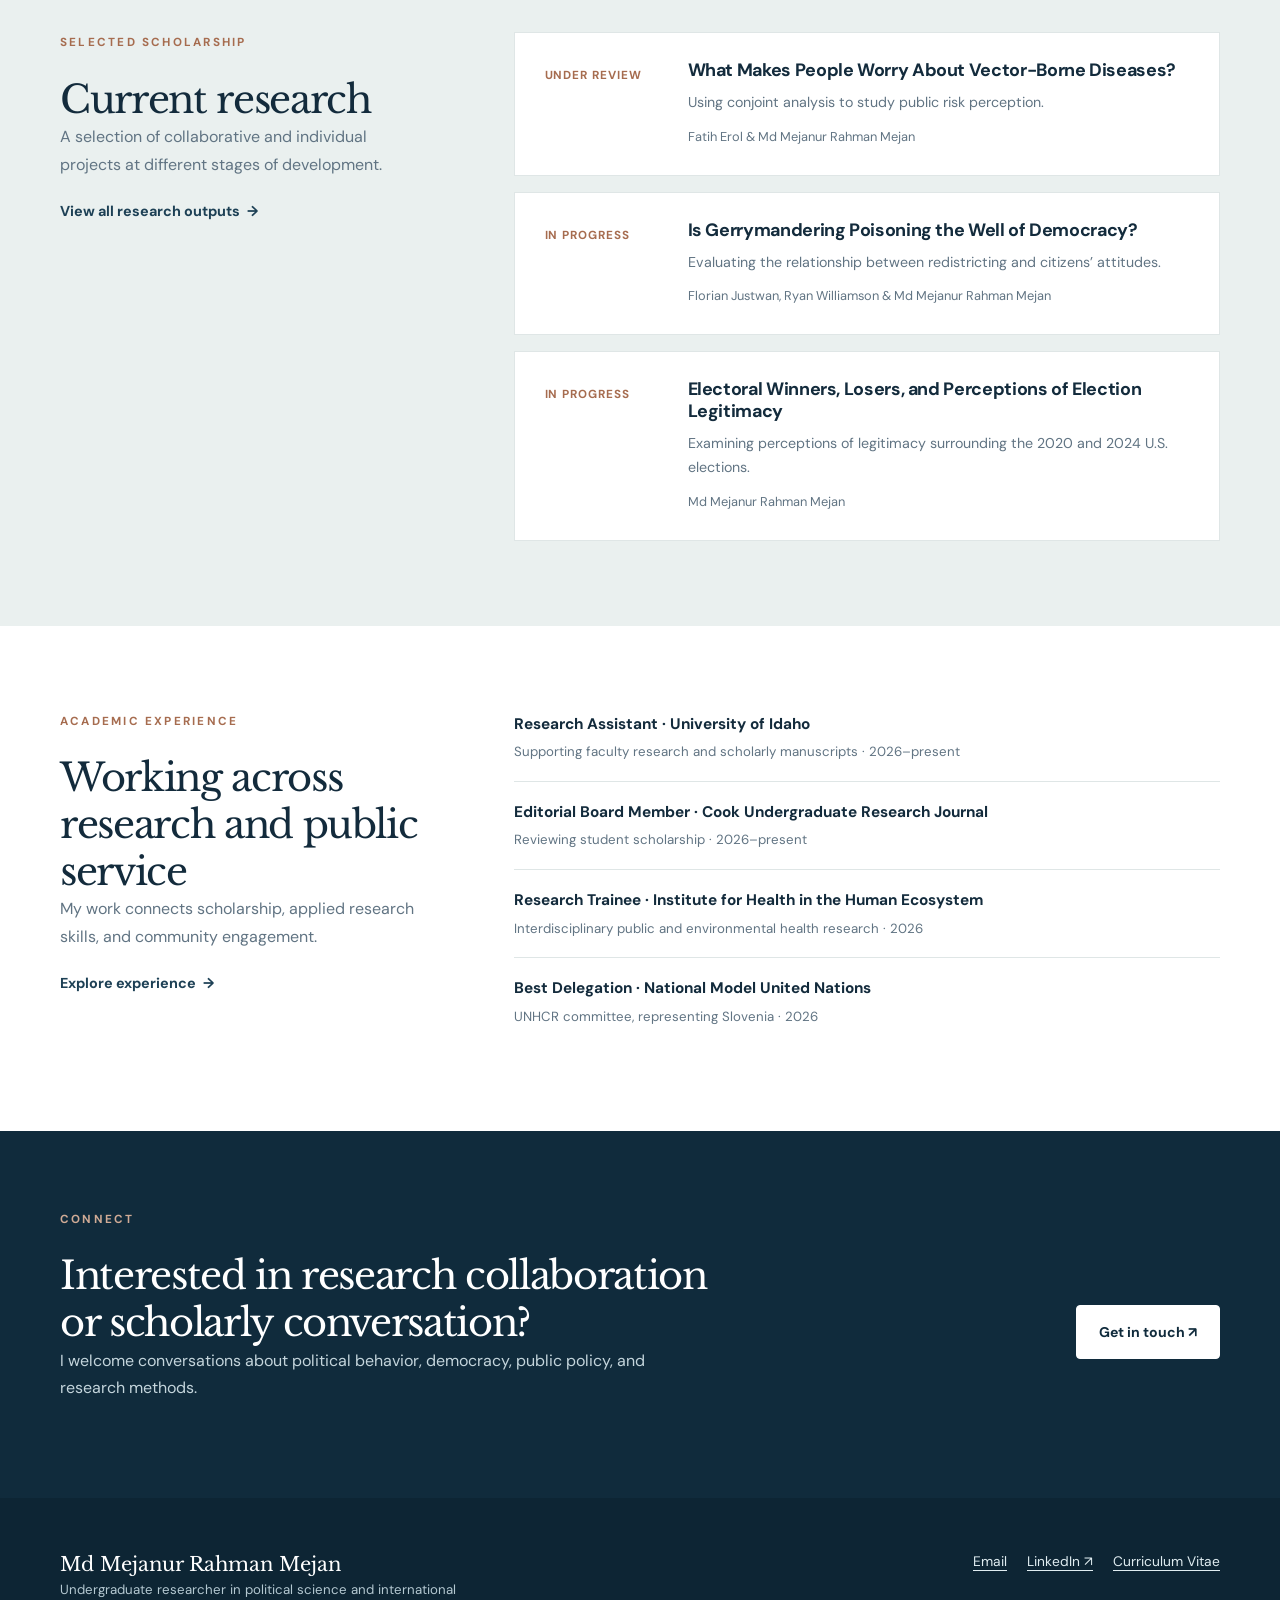
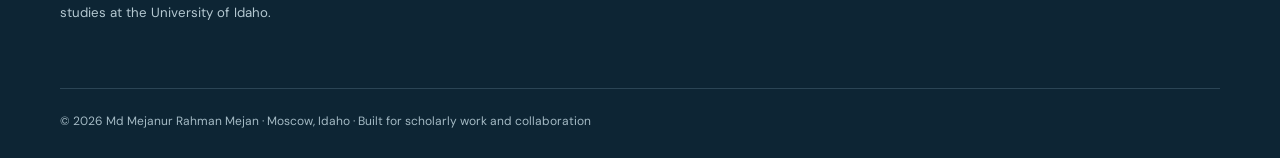
==== commit ccf1e0ab: "Refresh index.html for CV-based academic website" ====
--- a/index.html
+++ b/index.html
@@ -1,95 +1,10 @@
-<!doctype html>
-<html lang="en">
-  <head>
-    <meta charset="utf-8">
-    <meta name="viewport" content="width=device-width, initial-scale=1">
-    <title>Md Mejanur Rahman Mejan</title>
-    <link rel="stylesheet" href="style.css">
-    <style>
-      body {
-        background-image:
-          linear-gradient(rgba(0, 0, 0, 0.75), rgba(0, 0, 0, 0.75)),
-          url("background.jpeg");
-        background-size: cover;
-        background-position: center;
-        background-attachment: fixed;
-        background-repeat: no-repeat;
-      }
-      main {
-        background-color: rgba(255, 255, 255, 0.95);
-        border-radius: 8px;
-        padding: 2rem;
-        margin: 2rem auto;
-        max-width: 900px;
-      }
-      .hero {
-        display: flex;
-        flex-direction: column;
-        align-items: center;
-        text-align: center;
-        gap: 1rem;
-        padding: 2rem 1rem;
-      }
-      .profile-photo {
-        width: 220px;
-        height: 280px;
-        object-fit: cover;
-        border-radius: 50%;
-        border: 3px solid #c8102e;
-      }
-      .hero h1 {
-        margin: 0.5rem 0 0;
-        font-size: 2rem;
-      }
-      .hero p {
-        max-width: 650px;
-        line-height: 1.7;
-        font-size: 1.05rem;
-      }
-    </style>
-  </head>
-  <body>
-    <nav class="topnav">
-      <a href="index.html" class="active">Home</a>
-      <a href="about.html">About</a>
-      <a href="research.html">Research</a>
-       <a href="Honors and Awards.html">Honors and Awards</a>
-       <a href="Skills.html">Skills</a>
-    </nav>
-    <main>
-      <section class="hero">
-        <img src="Mejan picccc.jpg" alt="Md Mejanur Rahman Mejan" class="profile-photo">
-        <div>
-          <h1>Md Mejanur Rahman Mejan</h1>
-          <p>Political Science and International Studies undergraduate at the University of Idaho with research interests in political behavior, public opinion, electoral legitimacy, comparative politics, public policy, and human rights. Experienced in quantitative and qualitative research, literature review, data management, academic writing, and conference presentation. Skilled in R, SPSS, Python, LaTeX, Overleaf, Excel, and data analysis.</p>
-        </div>
-      </section>
-      <h2>Current roles</h2>
-      <ul>
-        <li>Research Assistant, Department of Political Science, University of Idaho</li>
-        <li>Research Trainee, Institute for Health in the Human Ecosystem (IHHE)</li>
-        <li>Editorial Board Member, Cook Undergraduate Research Journal</li>
-      </ul>
-      <div class="cta-row">
-        <a class="button" href="Mejan_CV.pdf" target="_blank">Download CV</a>
-        <a class="button button-secondary" href="about.html">Learn more</a>
-      </div>
-      <h2>Contact</h2>
-      <ul>
-        <li>Email: meja7831@vandals.uidaho.edu</li>
-        <li>LinkedIn: <a href="https://www.linkedin.com/in/md-mejanur-rahman-mejan-389b5421b">md-mejanur-rahman-mejan</a></li>
-      </ul>
-      <section class="projects">
-        <h2>Selected projects</h2>
-        <ul>
-          <li>Electoral legitimacy and voter perceptions research</li>
-          <li>Survey experiment analysis using R and STATA</li>
-          <li>Public health risk perception study at IHHE</li>
-        </ul>
-      </section>
-    </main>
-    <footer>
-      <p>📧 <a href="mailto:meja7831@vandals.uidaho.edu">meja7831@vandals.uidaho.edu</a> • 🔗 <a href="https://www.linkedin.com/in/md-mejanur-rahman-mejan-389b5421b">LinkedIn</a> • <a href="Mejan_CV.pdf" target="_blank">Download CV</a></p>
-    </footer>
-  </body>
-</html>
+<!doctype html>
+<html lang="en"><head><meta charset="utf-8"><meta name="viewport" content="width=device-width, initial-scale=1">
+<meta name="theme-color" content="#102b3c"><meta name="description" content="Political science researcher studying public opinion, democratic legitimacy, and comparative politics.">
+<title>Home | Md Mejanur Rahman Mejan</title><link rel="stylesheet" href="style.css"></head><body>
+<a class="skip-link" href="#main">Skip to main content</a><header class="site-header"><div class="container header-inner"><a class="brand" href="index.html" aria-label="Mejan, home"><span class="brand-mark">MM</span><span><span class="brand-name">Mejanur Rahman Mejan</span><small>Political Science &amp; International Studies</small></span></a><nav class="primary-nav" aria-label="Main navigation"><a href="index.html" aria-current="page">Home</a><a href="about.html">About</a><a href="research.html">Research</a><a href="publications.html">Publications</a><a href="experience.html">Experience</a><a href="cv.html">CV</a><a class="nav-contact" href="mailto:meja7831@vandals.uidaho.edu">Contact ↗</a></nav></div></header><main id="main">
+<section class="hero"><div class="container hero-grid"><div><div class="eyebrow">Researcher · University of Idaho</div><h1>Understanding public opinion and the <em>future of democracy.</em></h1><p class="lead">I’m Md Mejanur Rahman Mejan, a Political Science and International Studies undergraduate at the University of Idaho. My research interests center on political behavior, electoral legitimacy, comparative politics, public policy, and human rights.</p><div class="hero-meta"><span>Based in Moscow, Idaho</span><span class="dot" aria-hidden="true"></span><span>B.S. expected 2027</span></div><div class="actions"><a class="btn" href="research.html">Explore my research <span aria-hidden="true">↗</span></a><a class="btn btn-outline" href="cv.html">View curriculum vitae</a></div></div><div class="hero-card"><div class="portrait"><div class="portrait-fallback" aria-hidden="true">MM</div><img src="Mejan%20picccc.jpg" alt="Portrait of Md Mejanur Rahman Mejan" onerror="this.remove()"></div><div class="hero-card-caption"><div><strong>Md Mejanur Rahman Mejan</strong><span>Political Science · International Studies<br>University of Idaho</span></div><span class="vertical-rule" aria-hidden="true"></span></div></div></div></section>
+<section class="section surface section-rule"><div class="container"><div class="section-head"><div><div class="eyebrow">Research agenda</div><h2>Questions that drive my work</h2></div><p class="section-intro">I use quantitative and qualitative approaches to understand the relationship between citizens, institutions, and public policy.</p></div><div class="cards"><article class="card"><div class="card-index">01 / RESEARCH INTEREST</div><h3>Democratic legitimacy</h3><p>Why do people trust or question election outcomes? I study how electoral institutions, partisan loyalties, and perceptions of fairness shape public attitudes.</p></article><article class="card"><div class="card-index">02 / RESEARCH INTEREST</div><h3>Public opinion & political behavior</h3><p>How do political identities, feelings, and experiences influence citizens’ views of democracy and their willingness to participate?</p></article><article class="card"><div class="card-index">03 / RESEARCH INTEREST</div><h3>Public policy & risk perception</h3><p>How do people understand policy risks, particularly in public health, and how can research methods help explain their preferences?</p></article></div></div></section>
+<section class="section wash"><div class="container split"><div class="split-side"><div class="eyebrow">Selected scholarship</div><h2>Current research</h2><p>A selection of collaborative and individual projects at different stages of development.</p><a class="link-line" href="publications.html">View all research outputs <span aria-hidden="true">→</span></a></div><div class="feature-list"><article class="feature"><div class="feature-label">Under review</div><div><h3>What Makes People Worry About Vector-Borne Diseases?</h3><p>Using conjoint analysis to study public risk perception.</p><p class="byline">Fatih Erol &amp; Md Mejanur Rahman Mejan</p></div></article><article class="feature"><div class="feature-label">In progress</div><div><h3>Is Gerrymandering Poisoning the Well of Democracy?</h3><p>Evaluating the relationship between redistricting and citizens’ attitudes.</p><p class="byline">Florian Justwan, Ryan Williamson &amp; Md Mejanur Rahman Mejan</p></div></article><article class="feature"><div class="feature-label">In progress</div><div><h3>Electoral Winners, Losers, and Perceptions of Election Legitimacy</h3><p>Examining perceptions of legitimacy surrounding the 2020 and 2024 U.S. elections.</p><p class="byline">Md Mejanur Rahman Mejan</p></div></article></div></div></section>
+<section class="section surface"><div class="container split"><div class="split-side"><div class="eyebrow">Academic experience</div><h2>Working across research and public service</h2><p>My work connects scholarship, applied research skills, and community engagement.</p><a href="experience.html" class="link-line">Explore experience <span aria-hidden="true">→</span></a></div><div class="kicker-list"><div class="kicker-row"><strong>Research Assistant · University of Idaho</strong><span>Supporting faculty research and scholarly manuscripts · 2026–present</span></div><div class="kicker-row"><strong>Editorial Board Member · Cook Undergraduate Research Journal</strong><span>Reviewing student scholarship · 2026–present</span></div><div class="kicker-row"><strong>Research Trainee · Institute for Health in the Human Ecosystem</strong><span>Interdisciplinary public and environmental health research · 2026</span></div><div class="kicker-row"><strong>Best Delegation · National Model United Nations</strong><span>UNHCR committee, representing Slovenia · 2026</span></div></div></div></section>
+<section class="band"><div class="container band-grid"><div><div class="eyebrow">Connect</div><h2>Interested in research collaboration or scholarly conversation?</h2><p>I welcome conversations about political behavior, democracy, public policy, and research methods.</p></div><div class="actions"><a class="btn" href="mailto:meja7831@vandals.uidaho.edu">Get in touch ↗</a></div></div></section></main><footer class="footer"><div class="container"><div class="footer-grid"><div><div class="footer-name">Md Mejanur Rahman Mejan</div><p>Undergraduate researcher in political science and international studies at the University of Idaho.</p></div><div class="footer-links"><a href="mailto:meja7831@vandals.uidaho.edu">Email</a><a href="https://www.linkedin.com/in/md-mejanur-rahman-mejan-389b5421b" target="_blank" rel="noopener noreferrer">LinkedIn ↗</a><a href="cv.html">Curriculum Vitae</a></div></div><div class="footer-bottom">© 2026 Md Mejanur Rahman Mejan · Moscow, Idaho · Built for scholarly work and collaboration</div></div></footer></body></html>
--- a/style.css
+++ b/style.css
@@ -1,269 +1,218 @@
-/* ==========================================
-   Global Styles
-========================================== */
-
-* {
-  margin: 0;
-  padding: 0;
-  box-sizing: border-box;
-}
-
-body {
-  font-family: "Arial", "Helvetica", sans-serif;
-  line-height: 1.7;
-  color: #23374d;
-  background: linear-gradient(135deg, #f8fafc, #eef5ff);
-}
-
-/* ==========================================
-   Navigation
-========================================== */
-
-nav.topnav {
-  background: #1f4e79;
-  display: flex;
-  justify-content: center;
-  align-items: center;
-  gap: 2rem;
-  padding: 18px 30px;
-  box-shadow: 0 2px 8px rgba(0,0,0,0.12);
-}
-
-nav.topnav a {
-  color: white;
-  text-decoration: none;
-  font-size: 16px;
-  font-weight: 600;
-  transition: color 0.3s ease;
-}
-
-nav.topnav a:hover {
-  color: #d6e9ff;
-}
-
-nav.topnav a.active {
-  border-bottom: 2px solid white;
-  padding-bottom: 3px;
-}
-
-/* ==========================================
-   Main Layout
-========================================== */
-
-main {
-  max-width: 1000px;
-  margin: auto;
-  padding: 60px 25px;
-}
-
-/* ==========================================
-   Hero Section
-========================================== */
-
-.hero {
-  display: flex;
-  align-items: center;
-  justify-content: center;
-  gap: 50px;
-  flex-wrap: wrap;
-  margin-bottom: 60px;
-}
-
-/* ==========================================
-   Profile Photo
-========================================== */
-
-.profile-photo {
-  width: 260px;
-  height: 260px;
-  object-fit: cover;
-  border-radius: 50%;
-  border: 6px solid white;
-  box-shadow: 0 12px 30px rgba(0,0,0,0.18);
-  transition: transform 0.3s ease;
-}
-
-.profile-photo:hover {
-  transform: scale(1.03);
-}
-
-/* ==========================================
-   Headings
-========================================== */
-
-h1 {
-  color: #1f4e79;
-  font-size: 2.8rem;
-  margin-bottom: 12px;
-}
-
-h2 {
-  color: #1f4e79;
-  font-size: 2rem;
-  margin-top: 40px;
-  margin-bottom: 18px;
-}
-
-h3 {
-  color: #1f4e79;
-  margin-bottom: 10px;
-}
-
-/* ==========================================
-   Paragraphs
-========================================== */
-
-p {
-  margin-bottom: 18px;
-  font-size: 1.05rem;
-}
-
-/* ==========================================
-   Buttons
-========================================== */
-
-.cta-row {
-  display: flex;
-  gap: 18px;
-  flex-wrap: wrap;
-  margin-top: 30px;
-}
-
-.button {
-  display: inline-block;
-  background: #1f4e79;
-  color: white;
-  text-decoration: none;
-  padding: 14px 28px;
-  border-radius: 8px;
-  font-weight: 600;
-  transition: all 0.3s ease;
-}
-
-.button:hover {
-  background: #163b5a;
-  transform: translateY(-2px);
-}
-
-.button-secondary {
-  background: white;
-  color: #1f4e79;
-  border: 2px solid #1f4e79;
-}
-
-.button-secondary:hover {
-  background: #1f4e79;
-  color: white;
-}
-
-/* ==========================================
-   Lists
-========================================== */
-
-ul {
-  padding-left: 22px;
-  margin-bottom: 20px;
-}
-
-li {
-  margin-bottom: 8px;
-}
-
-/* ==========================================
-   Links
-========================================== */
-
-a {
-  color: #0b5fff;
-}
-
-a:hover {
-  color: #003cb3;
-}
-
-/* ==========================================
-   Contact List
-========================================== */
-
-.contact-list {
-  padding-left: 20px;
-}
-
-/* ==========================================
-   Footer
-========================================== */
-
-footer {
-  margin-top: 60px;
-  background: white;
-  border-top: 1px solid #d9e3ee;
-  padding: 25px;
-  text-align: center;
-  color: #66788a;
-  font-size: 15px;
-}
-
-footer a {
-  color: #1f4e79;
-  text-decoration: none;
-}
-
-footer a:hover {
-  text-decoration: underline;
-}
-
-/* ==========================================
-   Responsive Design
-========================================== */
-
-@media (max-width: 768px) {
-
-  nav.topnav {
-    flex-direction: column;
-    gap: 15px;
-    padding: 20px;
-  }
-
-  .hero {
-    flex-direction: column;
-    text-align: center;
-  }
-
-  .profile-photo {
-    width: 200px;
-    height: 200px;
-  }
-
-  h1 {
-    font-size: 2.2rem;
-  }
-
-  h2 {
-    font-size: 1.7rem;
-  }
-
-  .cta-row {
-    justify-content: center;
-  }
-
-  main {
-    padding: 40px 20px;
-  }
-}
-
-@media (max-width: 480px) {
-
-  .profile-photo {
-    width: 170px;
-    height: 170px;
-  }
-
-  h1 {
-    font-size: 1.9rem;
-  }
-
-  .button {
-    width: 100%;
-    text-align: center;
-  }
-}
+@import url('https://fonts.googleapis.com/css2?family=DM+Sans:wght@400;500;600;700&family=Libre+Baskerville:wght@400;700&display=swap');
+
+:root{
+  --ink:#132b3c; --ink-soft:#405565; --muted:#617483; --navy:#102b3c; --navy-2:#1d4055;
+  --paper:#f7f8f6; --surface:#ffffff; --line:#dfe6e6; --wash:#eaf0ef; --accent:#a66c4f;
+  --accent-light:#f3e9e3; --shadow:0 24px 65px rgba(12,36,49,.09);
+  --sans:'DM Sans',Arial,Helvetica,sans-serif; --serif:'Libre Baskerville',Georgia,serif;
+}
+*,*::before,*::after{box-sizing:border-box}
+html{scroll-behavior:smooth;scroll-padding-top:98px}
+body{margin:0;background:var(--paper);color:var(--ink);font-family:var(--sans);font-size:16px;line-height:1.72}
+img{display:block;max-width:100%}
+a{color:var(--navy-2);text-decoration-thickness:1px;text-underline-offset:4px}
+a:hover{color:var(--accent)}
+a:focus-visible,button:focus-visible{outline:3px solid var(--accent);outline-offset:4px}
+button{font:inherit;cursor:pointer}
+p{margin:0 0 1.15rem}
+h1,h2,h3,h4{line-height:1.22;letter-spacing:-.035em;margin:0;color:var(--ink)}
+h1,h2{font-family:var(--serif);font-weight:400}
+h1{font-size:clamp(2.5rem,5vw,4.85rem)}
+h2{font-size:clamp(1.8rem,3vw,2.7rem)}
+h3{font-size:1.17rem;letter-spacing:-.02em;font-weight:700}
+ul{padding-left:1.2rem}
+li{margin:.4rem 0}
+.container{width:min(1160px,calc(100% - 48px));margin:0 auto}
+.narrow{max-width:790px}
+.skip-link{position:absolute;left:12px;top:-80px;background:white;padding:12px 18px;z-index:99}
+.skip-link:focus{top:12px}
+.site-header{background:rgba(255,255,255,.97);border-bottom:1px solid var(--line);position:sticky;top:0;z-index:50;backdrop-filter:blur(10px)}
+.header-inner{min-height:84px;display:flex;align-items:center;justify-content:space-between;gap:26px}
+.brand{display:flex;align-items:center;gap:12px;color:var(--ink);text-decoration:none;line-height:1.18}
+.brand:hover{color:var(--ink)}
+.brand-mark{width:40px;height:40px;display:grid;place-items:center;background:var(--navy);color:white;border-radius:2px;font-family:var(--serif);font-size:.87rem;letter-spacing:-.08em}
+.brand-name{font-weight:700;letter-spacing:-.035em}
+.brand small{display:block;margin-top:4px;color:var(--muted);font-size:.65rem;letter-spacing:.15em;text-transform:uppercase;font-weight:700}
+.primary-nav{display:flex;align-items:center;gap:6px}
+.primary-nav a{color:var(--ink-soft);font-size:.87rem;white-space:nowrap;font-weight:700;text-decoration:none;padding:11px 13px;border-radius:5px;transition:background .2s,color .2s}
+.primary-nav a:hover,.primary-nav a[aria-current='page']{background:var(--wash);color:var(--navy)}
+.primary-nav .nav-contact{background:var(--navy);color:white;margin-left:8px;padding:11px 18px}
+.primary-nav .nav-contact:hover{background:var(--navy-2);color:white}
+.eyebrow{font-size:.73rem;letter-spacing:.19em;text-transform:uppercase;font-weight:700;color:var(--accent);margin-bottom:24px}
+.lead{font-size:clamp(1.06rem,1.8vw,1.25rem);line-height:1.8;color:var(--ink-soft)}
+.muted{color:var(--muted)}
+.hero{padding:95px 0 105px;overflow:hidden}
+.hero-grid{display:grid;grid-template-columns:minmax(0,1.22fr) minmax(310px,.78fr);align-items:center;gap:clamp(50px,7vw,100px)}
+.hero h1{max-width:740px}
+.hero h1 em{font-style:normal;color:var(--accent)}
+.hero .lead{margin-top:30px;max-width:670px}
+.hero-meta{display:flex;align-items:center;gap:11px;margin:25px 0 0;color:var(--muted);font-size:.86rem;font-weight:600;flex-wrap:wrap}
+.hero-meta .dot{width:5px;height:5px;border-radius:50%;background:var(--accent)}
+.actions{display:flex;align-items:center;flex-wrap:wrap;gap:13px;margin-top:35px}
+.btn{display:inline-flex;align-items:center;justify-content:center;gap:9px;text-decoration:none;background:var(--navy);color:#fff;border:1px solid var(--navy);padding:14px 22px;min-height:49px;font-size:.88rem;font-weight:700;border-radius:4px;transition:transform .2s,background .2s;box-shadow:none}
+.btn:hover{background:var(--navy-2);color:white;transform:translateY(-2px)}
+.btn-outline{background:transparent;color:var(--navy);border-color:#b7c6c9}
+.btn-outline:hover{background:var(--wash);color:var(--navy)}
+.btn-text{border:0;background:none;color:var(--navy);font-weight:700;text-decoration:none;padding:12px 3px}
+.btn-text:hover{color:var(--accent)}
+.hero-card{position:relative;background:var(--navy);padding:21px;color:white;box-shadow:var(--shadow)}
+.hero-card:before{content:'';position:absolute;width:77px;height:77px;border:1px solid #a9b4ad;right:-21px;top:-22px;z-index:-1}
+.portrait{height:375px;position:relative;background:linear-gradient(140deg,#66818e,#294d62 58%,#142c3d);overflow:hidden}
+.portrait:after{content:'';position:absolute;inset:0;background:linear-gradient(0deg,rgba(12,36,49,.27),transparent 45%);pointer-events:none}
+.portrait img{position:absolute;inset:0;width:100%;height:100%;object-fit:cover;object-position:center 26%;z-index:1}
+.portrait-fallback{position:absolute;inset:0;display:grid;place-items:center;color:rgba(255,255,255,.78);font:400 7rem var(--serif);letter-spacing:-.11em}
+.hero-card-caption{padding:19px 4px 2px;display:flex;justify-content:space-between;align-items:end;gap:20px}
+.hero-card-caption strong{display:block;font-weight:700;font-size:.95rem;color:white}
+.hero-card-caption span{display:block;color:#b7cbd2;font-size:.79rem;line-height:1.6;margin-top:3px}
+.hero-card-caption .vertical-rule{height:36px;width:1px;background:#55717b}
+.section{padding:85px 0}
+.section-tight{padding:55px 0}
+.section-head{display:flex;align-items:end;justify-content:space-between;gap:28px;margin-bottom:37px}
+.section-head h2{max-width:660px}
+.section-head .section-intro{max-width:370px;margin-bottom:0;color:var(--muted);font-size:.94rem}
+.surface{background:#fff}
+.wash{background:var(--wash)}
+.section-rule{border-top:1px solid var(--line)}
+.cards{display:grid;grid-template-columns:repeat(3,minmax(0,1fr));gap:20px}
+.card{background:white;border:1px solid var(--line);padding:30px;box-shadow:0 4px 30px rgba(12,36,49,.025);transition:transform .2s,border-color .2s}
+.card:hover{transform:translateY(-3px);border-color:#b8c9cb}
+.card .card-index{font-size:.72rem;font-weight:700;color:var(--accent);letter-spacing:.15em;margin-bottom:38px}
+.card h3{font-family:var(--serif);font-weight:400;font-size:1.38rem;line-height:1.35}
+.card p{font-size:.9rem;color:var(--muted);line-height:1.75;margin:15px 0 0}
+.split{display:grid;grid-template-columns:.68fr 1.32fr;gap:clamp(32px,7vw,100px);align-items:start}
+.split-side{max-width:360px}
+.split-side p{color:var(--muted)}
+.link-line{font-weight:700;font-size:.9rem;text-decoration:none;display:inline-flex;align-items:center;gap:7px}
+.link-line:hover{text-decoration:underline}
+.feature-list{display:grid;gap:16px}
+.feature{background:white;border:1px solid var(--line);padding:27px 30px;display:grid;grid-template-columns:125px 1fr;gap:18px}
+.feature-label{font-size:.73rem;color:var(--accent);font-weight:700;letter-spacing:.08em;text-transform:uppercase;padding-top:5px}
+.feature h3{font-size:1.12rem;margin:0 0 8px}
+.feature p{font-size:.89rem;color:var(--muted);margin:0}
+.feature .byline{font-size:.8rem;color:var(--muted);margin-top:11px}
+.band{background:var(--navy);color:white;padding:78px 0}
+.band h2{color:white}
+.band p{color:#c4d5dc;max-width:650px}
+.band .eyebrow{color:#d0ab96}
+.band .btn{background:white;border-color:white;color:var(--navy)}
+.band .btn:hover{background:#e9f0f2;color:var(--navy)}
+.band-grid{display:flex;justify-content:space-between;align-items:center;gap:32px}
+.band-grid h2{max-width:670px}
+.footer{background:#0d2534;padding:52px 0 26px;color:#b4c8d1}
+.footer a{color:#e0edf1}
+.footer a:hover{color:#fff}
+.footer-grid{display:flex;justify-content:space-between;gap:35px;align-items:start}
+.footer-name{font-family:var(--serif);font-size:1.22rem;color:white;line-height:1.5}
+.footer p{font-size:.83rem;max-width:410px}
+.footer-links{display:flex;gap:20px;flex-wrap:wrap;font-size:.86rem}
+.footer-bottom{border-top:1px solid #2b4555;margin-top:45px;padding-top:22px;color:#a4bac4;font-size:.75rem}
+.page-intro{padding:86px 0 64px;border-bottom:1px solid var(--line);background:#fff}
+.page-intro h1{max-width:950px;font-size:clamp(2.3rem,4.5vw,4rem)}
+.page-intro .lead{max-width:770px;margin:22px 0 0}
+.top-tags{display:flex;flex-wrap:wrap;gap:9px;margin-top:25px}
+.tag{display:inline-block;border-radius:30px;border:1px solid #cfdbdc;background:#f9fbfa;padding:5px 12px;font-size:.74rem;color:var(--ink-soft);font-weight:700}
+.tag-status{background:var(--accent-light);color:#8e583c;border-color:#ead5c9}
+.research-list{display:grid;gap:18px}
+.research-card{background:white;border:1px solid var(--line);padding:31px 34px;display:grid;grid-template-columns:1fr auto;gap:25px}
+.research-card h3{font-family:var(--serif);font-size:1.35rem;line-height:1.45;font-weight:400;margin:10px 0}
+.research-card p{color:var(--muted);font-size:.9rem;margin:0}
+.research-card .collabs{margin-top:13px;font-size:.82rem;font-weight:700;color:var(--ink-soft)}
+.research-card .tag{height:max-content}
+.item-stack{display:grid;gap:22px}
+.citation{border-left:3px solid #bdcbd0;padding:2px 0 2px 23px}
+.citation h3{font-size:1.06rem;margin:7px 0 8px;line-height:1.5}
+.citation p{font-size:.91rem;color:var(--muted);margin:0}
+.citation small{display:block;font-size:.75rem;letter-spacing:.07em;text-transform:uppercase;font-weight:700;color:var(--accent)}
+.rule{border:0;border-top:1px solid var(--line);margin:36px 0}
+.timeline{border-left:1px solid #c7d4d6;margin-left:7px;padding-left:28px;display:grid;gap:33px}
+.timeline-item{position:relative}
+.timeline-item:before{content:'';width:9px;height:9px;background:var(--accent);border-radius:50%;position:absolute;left:-33px;top:8px}
+.timeline-item h3{margin-bottom:5px}
+.timeline-item .meta{color:var(--muted);font-size:.8rem;font-weight:700;margin:0 0 6px}
+.timeline-item p{font-size:.91rem;color:var(--ink-soft);margin:0}
+.prose p{color:var(--ink-soft)}
+.prose h2{margin:36px 0 18px}
+.prose h3{margin:24px 0 8px}
+.two-col{display:grid;grid-template-columns:repeat(2,minmax(0,1fr));gap:45px}
+.definition-list{display:grid;gap:17px}
+.definition{border-top:1px solid var(--line);padding-top:14px}
+.definition dt{font-size:.84rem;color:var(--muted);font-weight:700;margin-bottom:7px}
+.definition dd{margin:0;font-size:.97rem}
+.pills{display:flex;gap:8px;flex-wrap:wrap;margin-top:16px}
+.pills span{background:#fff;padding:8px 12px;border:1px solid var(--line);font-size:.79rem;font-weight:700;color:var(--ink-soft)}
+.kicker-list{display:grid;gap:17px}
+.kicker-row{border-bottom:1px solid var(--line);padding:0 0 17px}
+.kicker-row:last-child{border-bottom:0}
+.kicker-row strong{display:block;font-size:.96rem}
+.kicker-row span{display:block;color:var(--muted);font-size:.83rem;margin-top:4px}
+.cv-toolbar{background:var(--wash);padding:17px 0;border-bottom:1px solid var(--line)}
+.cv-toolbar .container{display:flex;align-items:center;justify-content:space-between;gap:20px}
+.cv-toolbar p{margin:0;color:var(--muted);font-size:.85rem}
+.cv-layout{padding:55px 0 95px}
+.cv-paper{background:#fff;border:1px solid var(--line);box-shadow:var(--shadow);padding:clamp(26px,5vw,70px);max-width:980px;margin:auto}
+.cv-head{border-bottom:2px solid var(--navy);padding-bottom:24px;margin-bottom:30px}
+.cv-head h1{font-size:clamp(2rem,3.5vw,3rem);margin-bottom:12px}
+.cv-head p{margin:0;color:var(--muted);font-size:.9rem}
+.cv-section{padding:23px 0;border-bottom:1px solid var(--line)}
+.cv-section:last-child{border-bottom:0}
+.cv-section h2{font:700 .78rem var(--sans);text-transform:uppercase;letter-spacing:.16em;color:var(--accent);margin-bottom:19px}
+.cv-row{display:grid;grid-template-columns:155px 1fr;gap:22px;margin-bottom:18px}
+.cv-row:last-child{margin-bottom:0}
+.cv-date{font-size:.82rem;font-weight:700;color:var(--muted)}
+.cv-row h3{font-size:.97rem;margin:0 0 5px}
+.cv-row p,.cv-row li{font-size:.88rem;line-height:1.65;color:var(--ink-soft)}
+.cv-row p{margin:0}
+.cv-row ul{margin:6px 0 0;padding-left:20px}
+.cv-pubs{display:grid;gap:13px}
+.cv-pubs p{margin:0;color:var(--ink-soft);font-size:.88rem}
+.cv-grid{display:grid;grid-template-columns:repeat(2,1fr);gap:16px 36px;font-size:.89rem}
+.cv-grid strong{display:block}
+.cv-grid span{color:var(--muted)}
+@media(max-width:1000px){
+ .header-inner{gap:10px}.primary-nav a{padding:10px}
+ .hero-grid{gap:40px;grid-template-columns:1fr 350px}
+ .hero{padding:70px 0}
+ .cards{grid-template-columns:repeat(2,1fr)}
+}
+@media(max-width:760px){
+ .container{width:min(100% - 34px,1160px)}
+ .header-inner{min-height:70px;flex-direction:column;align-items:stretch;padding:12px 0 7px;gap:10px}
+ .brand{align-self:flex-start}
+ .primary-nav{overflow-x:auto;padding-bottom:4px;white-space:nowrap;scrollbar-width:thin}
+ .primary-nav a{padding:8px 11px;font-size:.8rem}
+ .primary-nav .nav-contact{margin-left:0}
+ .hero{padding:57px 0 65px}
+ .hero-grid{display:flex;flex-direction:column;align-items:stretch}
+ .hero h1{font-size:clamp(2.4rem,9vw,3.8rem)}
+ .hero-card{max-width:430px;margin:auto;width:100%}
+ .portrait{height:300px}
+ .section{padding:60px 0}.section-tight{padding:40px 0}
+ .section-head{display:block}.section-head .section-intro{margin-top:16px}
+ .split{display:block}.split-side{max-width:none;margin-bottom:26px}
+ .cards,.two-col{grid-template-columns:1fr}
+ .feature{grid-template-columns:1fr;gap:5px}
+ .band-grid,.footer-grid{display:block}
+ .band-grid .actions{margin-top:22px}
+ .footer-links{margin-top:25px}
+ .page-intro{padding:58px 0 45px}
+ .research-card{grid-template-columns:1fr;padding:25px}
+ .cv-row{grid-template-columns:1fr;gap:3px}
+ .cv-grid{grid-template-columns:1fr}
+}
+@media(max-width:420px){.container{width:calc(100% - 28px)}.actions .btn{width:100%}.hero-card{padding:14px}.card{padding:23px}.portrait{height:275px}.cv-paper{padding:23px}}
+@media(prefers-reduced-motion:reduce){*,*::before,*::after{scroll-behavior:auto!important;transition:none!important}}
+@media print{
+ @page{size:letter;margin:.6in}
+ body{background:#fff;color:#111;font-size:11pt}
+ .site-header,.footer,.cv-toolbar,.no-print{display:none!important}
+ .container{width:100%;max-width:none}
+ .cv-layout{padding:0}.cv-paper{border:0;box-shadow:none;padding:0;max-width:none}
+ .cv-head{margin-bottom:14px;padding-bottom:11px}
+ .cv-head h1{font-size:23pt}
+ .cv-section{padding:13px 0;break-inside:avoid}
+ .cv-section h2{font-size:9pt;margin-bottom:9px}
+ .cv-row{grid-template-columns:100px 1fr;gap:13px;margin-bottom:10px}
+ .cv-row h3{font-size:10pt}
+ .cv-row p,.cv-row li,.cv-pubs p{font-size:9pt;line-height:1.4}
+ a{color:#111;text-decoration:none}
+}
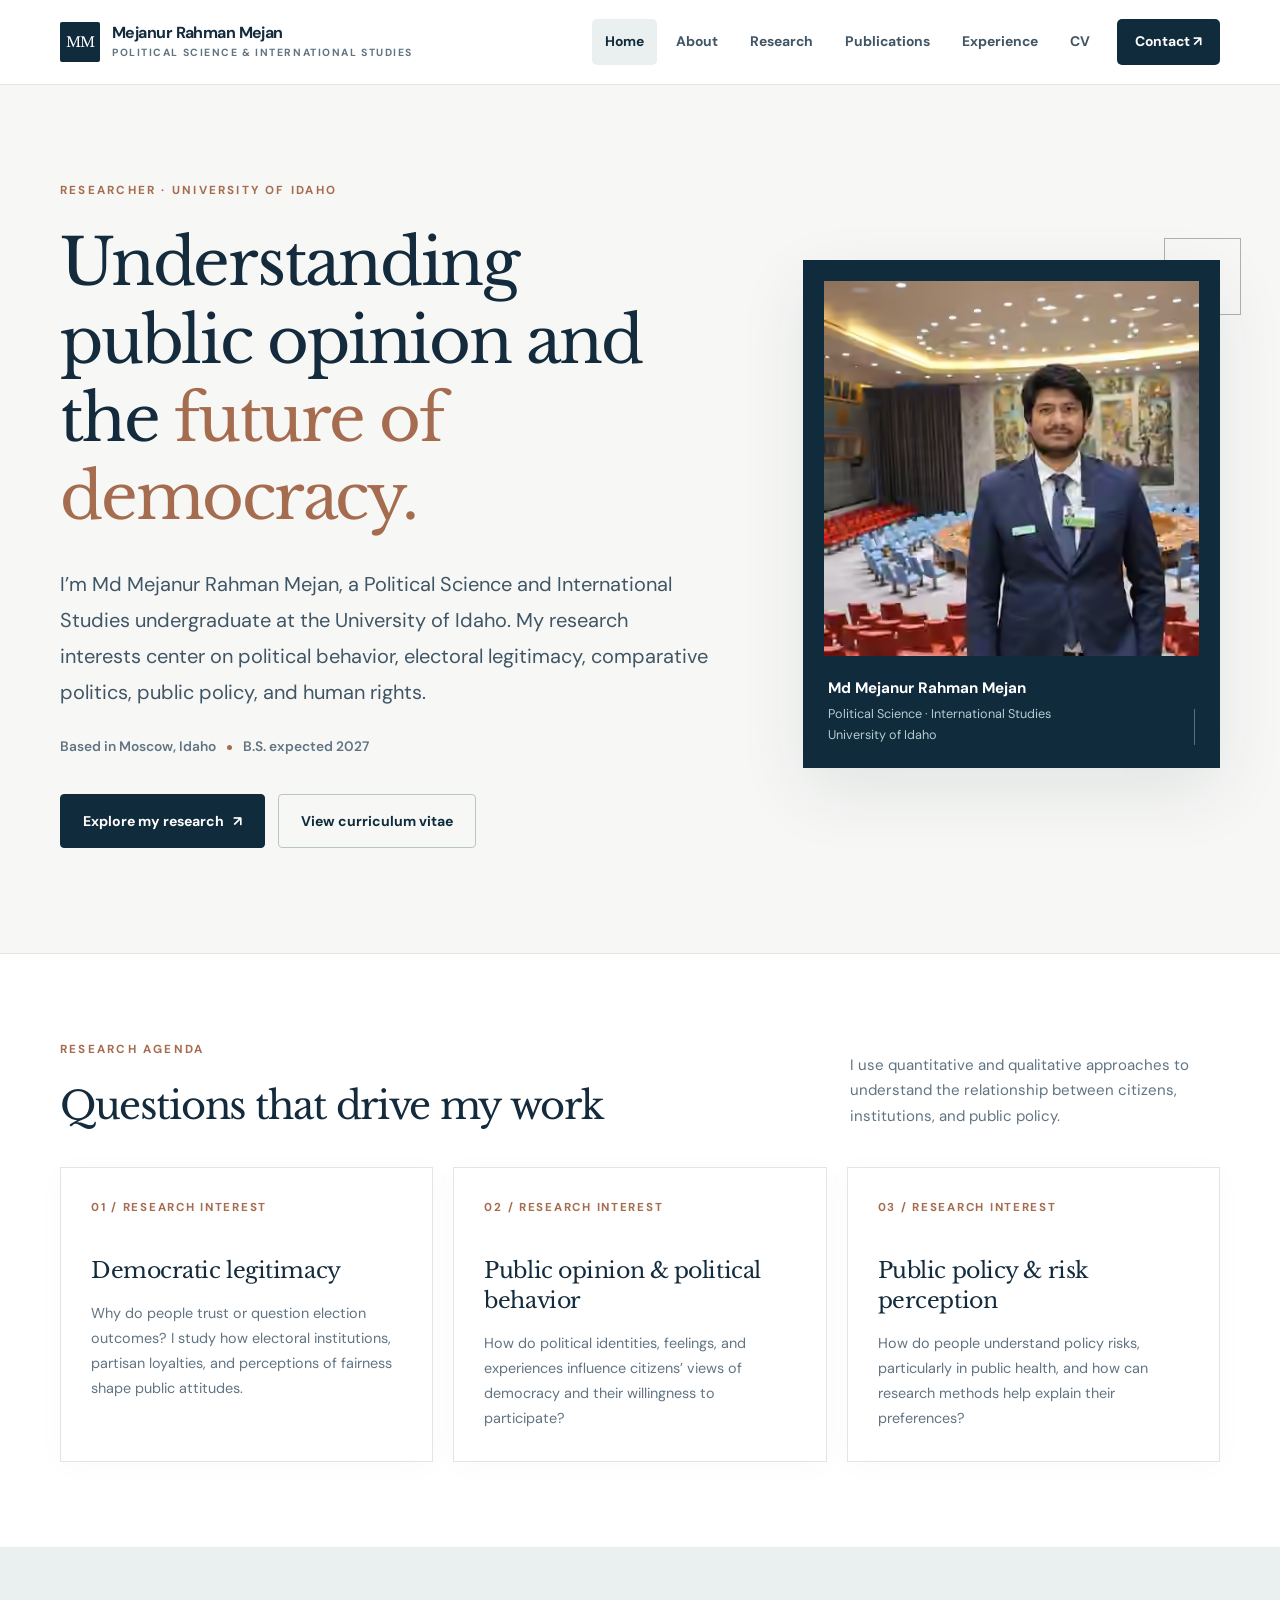
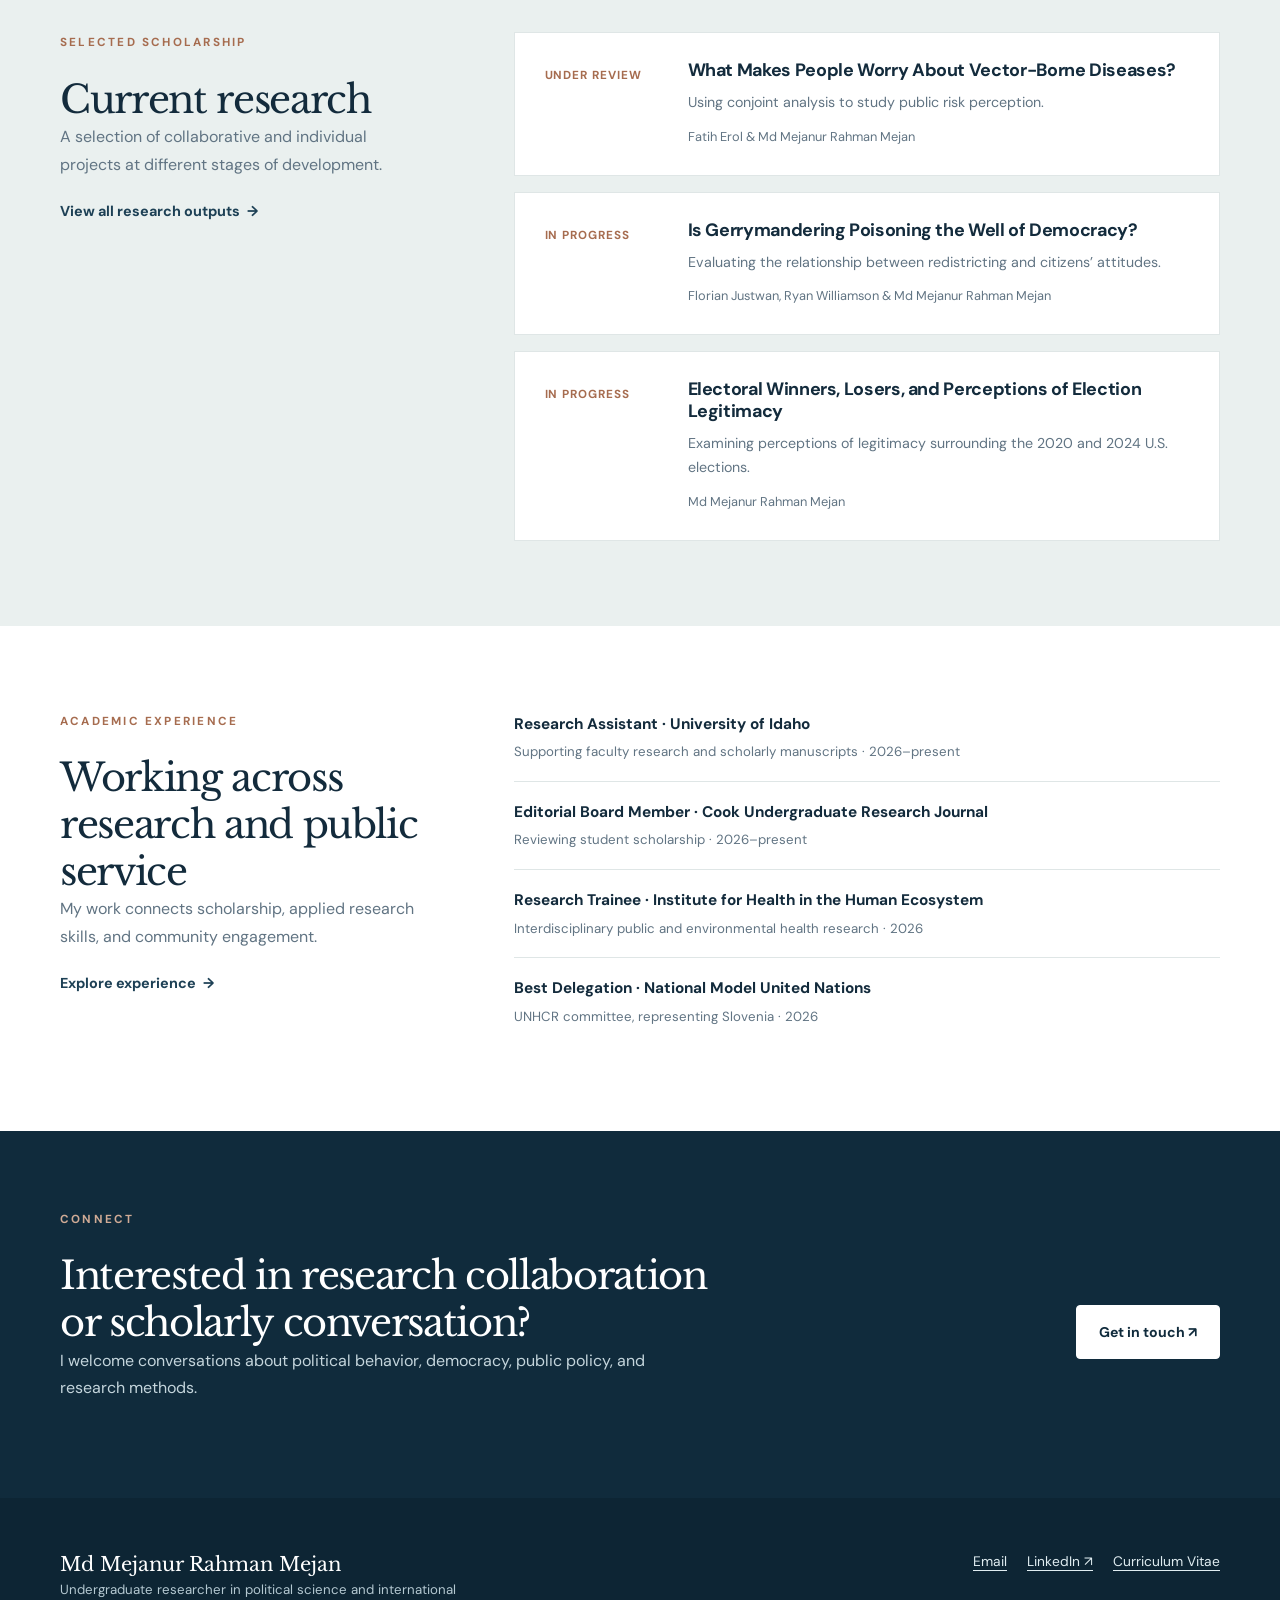
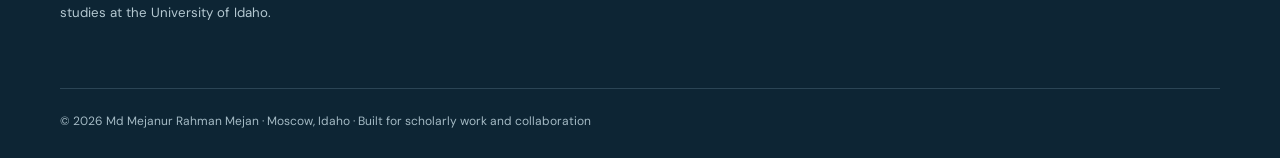
==== commit 97aeaeff: "Replace homepage portrait with recent UN conference photo" ====
--- a/index.html
+++ b/index.html
@@ -3,7 +3,7 @@
 <meta name="theme-color" content="#102b3c"><meta name="description" content="Political science researcher studying public opinion, democratic legitimacy, and comparative politics.">
 <title>Home | Md Mejanur Rahman Mejan</title><link rel="stylesheet" href="style.css"></head><body>
 <a class="skip-link" href="#main">Skip to main content</a><header class="site-header"><div class="container header-inner"><a class="brand" href="index.html" aria-label="Mejan, home"><span class="brand-mark">MM</span><span><span class="brand-name">Mejanur Rahman Mejan</span><small>Political Science &amp; International Studies</small></span></a><nav class="primary-nav" aria-label="Main navigation"><a href="index.html" aria-current="page">Home</a><a href="about.html">About</a><a href="research.html">Research</a><a href="publications.html">Publications</a><a href="experience.html">Experience</a><a href="cv.html">CV</a><a class="nav-contact" href="mailto:meja7831@vandals.uidaho.edu">Contact ↗</a></nav></div></header><main id="main">
-<section class="hero"><div class="container hero-grid"><div><div class="eyebrow">Researcher · University of Idaho</div><h1>Understanding public opinion and the <em>future of democracy.</em></h1><p class="lead">I’m Md Mejanur Rahman Mejan, a Political Science and International Studies undergraduate at the University of Idaho. My research interests center on political behavior, electoral legitimacy, comparative politics, public policy, and human rights.</p><div class="hero-meta"><span>Based in Moscow, Idaho</span><span class="dot" aria-hidden="true"></span><span>B.S. expected 2027</span></div><div class="actions"><a class="btn" href="research.html">Explore my research <span aria-hidden="true">↗</span></a><a class="btn btn-outline" href="cv.html">View curriculum vitae</a></div></div><div class="hero-card"><div class="portrait"><div class="portrait-fallback" aria-hidden="true">MM</div><img src="Mejan%20picccc.jpg" alt="Portrait of Md Mejanur Rahman Mejan" onerror="this.remove()"></div><div class="hero-card-caption"><div><strong>Md Mejanur Rahman Mejan</strong><span>Political Science · International Studies<br>University of Idaho</span></div><span class="vertical-rule" aria-hidden="true"></span></div></div></div></section>
+<section class="hero"><div class="container hero-grid"><div><div class="eyebrow">Researcher · University of Idaho</div><h1>Understanding public opinion and the <em>future of democracy.</em></h1><p class="lead">I’m Md Mejanur Rahman Mejan, a Political Science and International Studies undergraduate at the University of Idaho. My research interests center on political behavior, electoral legitimacy, comparative politics, public policy, and human rights.</p><div class="hero-meta"><span>Based in Moscow, Idaho</span><span class="dot" aria-hidden="true"></span><span>B.S. expected 2027</span></div><div class="actions"><a class="btn" href="research.html">Explore my research <span aria-hidden="true">↗</span></a><a class="btn btn-outline" href="cv.html">View curriculum vitae</a></div></div><div class="hero-card"><div class="portrait"><div class="portrait-fallback" aria-hidden="true">MM</div><img src="[data-uri]" alt="Portrait of Md Mejanur Rahman Mejan" onerror="this.src='Mejan%20picccc.jpg';this.onerror=null;"></div><div class="hero-card-caption"><div><strong>Md Mejanur Rahman Mejan</strong><span>Political Science · International Studies<br>University of Idaho</span></div><span class="vertical-rule" aria-hidden="true"></span></div></div></div></section>
 <section class="section surface section-rule"><div class="container"><div class="section-head"><div><div class="eyebrow">Research agenda</div><h2>Questions that drive my work</h2></div><p class="section-intro">I use quantitative and qualitative approaches to understand the relationship between citizens, institutions, and public policy.</p></div><div class="cards"><article class="card"><div class="card-index">01 / RESEARCH INTEREST</div><h3>Democratic legitimacy</h3><p>Why do people trust or question election outcomes? I study how electoral institutions, partisan loyalties, and perceptions of fairness shape public attitudes.</p></article><article class="card"><div class="card-index">02 / RESEARCH INTEREST</div><h3>Public opinion & political behavior</h3><p>How do political identities, feelings, and experiences influence citizens’ views of democracy and their willingness to participate?</p></article><article class="card"><div class="card-index">03 / RESEARCH INTEREST</div><h3>Public policy & risk perception</h3><p>How do people understand policy risks, particularly in public health, and how can research methods help explain their preferences?</p></article></div></div></section>
 <section class="section wash"><div class="container split"><div class="split-side"><div class="eyebrow">Selected scholarship</div><h2>Current research</h2><p>A selection of collaborative and individual projects at different stages of development.</p><a class="link-line" href="publications.html">View all research outputs <span aria-hidden="true">→</span></a></div><div class="feature-list"><article class="feature"><div class="feature-label">Under review</div><div><h3>What Makes People Worry About Vector-Borne Diseases?</h3><p>Using conjoint analysis to study public risk perception.</p><p class="byline">Fatih Erol &amp; Md Mejanur Rahman Mejan</p></div></article><article class="feature"><div class="feature-label">In progress</div><div><h3>Is Gerrymandering Poisoning the Well of Democracy?</h3><p>Evaluating the relationship between redistricting and citizens’ attitudes.</p><p class="byline">Florian Justwan, Ryan Williamson &amp; Md Mejanur Rahman Mejan</p></div></article><article class="feature"><div class="feature-label">In progress</div><div><h3>Electoral Winners, Losers, and Perceptions of Election Legitimacy</h3><p>Examining perceptions of legitimacy surrounding the 2020 and 2024 U.S. elections.</p><p class="byline">Md Mejanur Rahman Mejan</p></div></article></div></div></section>
 <section class="section surface"><div class="container split"><div class="split-side"><div class="eyebrow">Academic experience</div><h2>Working across research and public service</h2><p>My work connects scholarship, applied research skills, and community engagement.</p><a href="experience.html" class="link-line">Explore experience <span aria-hidden="true">→</span></a></div><div class="kicker-list"><div class="kicker-row"><strong>Research Assistant · University of Idaho</strong><span>Supporting faculty research and scholarly manuscripts · 2026–present</span></div><div class="kicker-row"><strong>Editorial Board Member · Cook Undergraduate Research Journal</strong><span>Reviewing student scholarship · 2026–present</span></div><div class="kicker-row"><strong>Research Trainee · Institute for Health in the Human Ecosystem</strong><span>Interdisciplinary public and environmental health research · 2026</span></div><div class="kicker-row"><strong>Best Delegation · National Model United Nations</strong><span>UNHCR committee, representing Slovenia · 2026</span></div></div></div></section>
